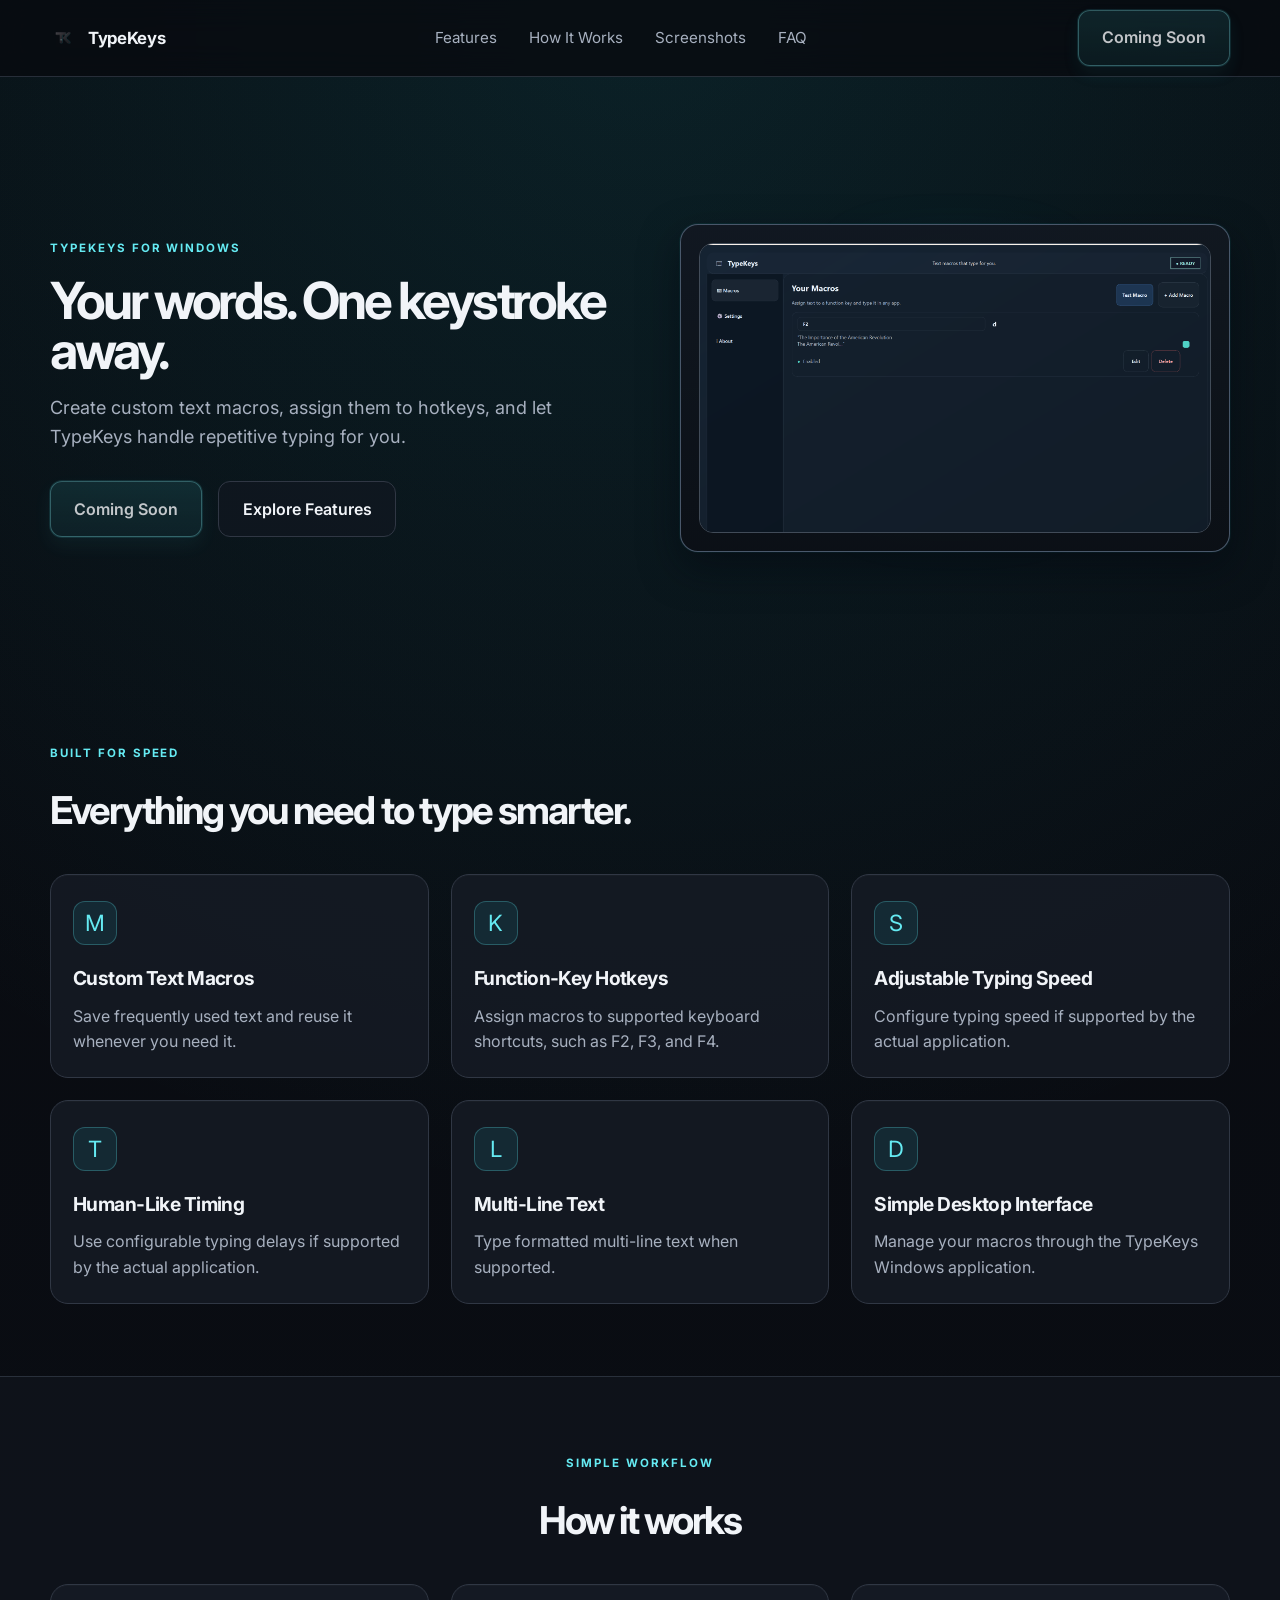
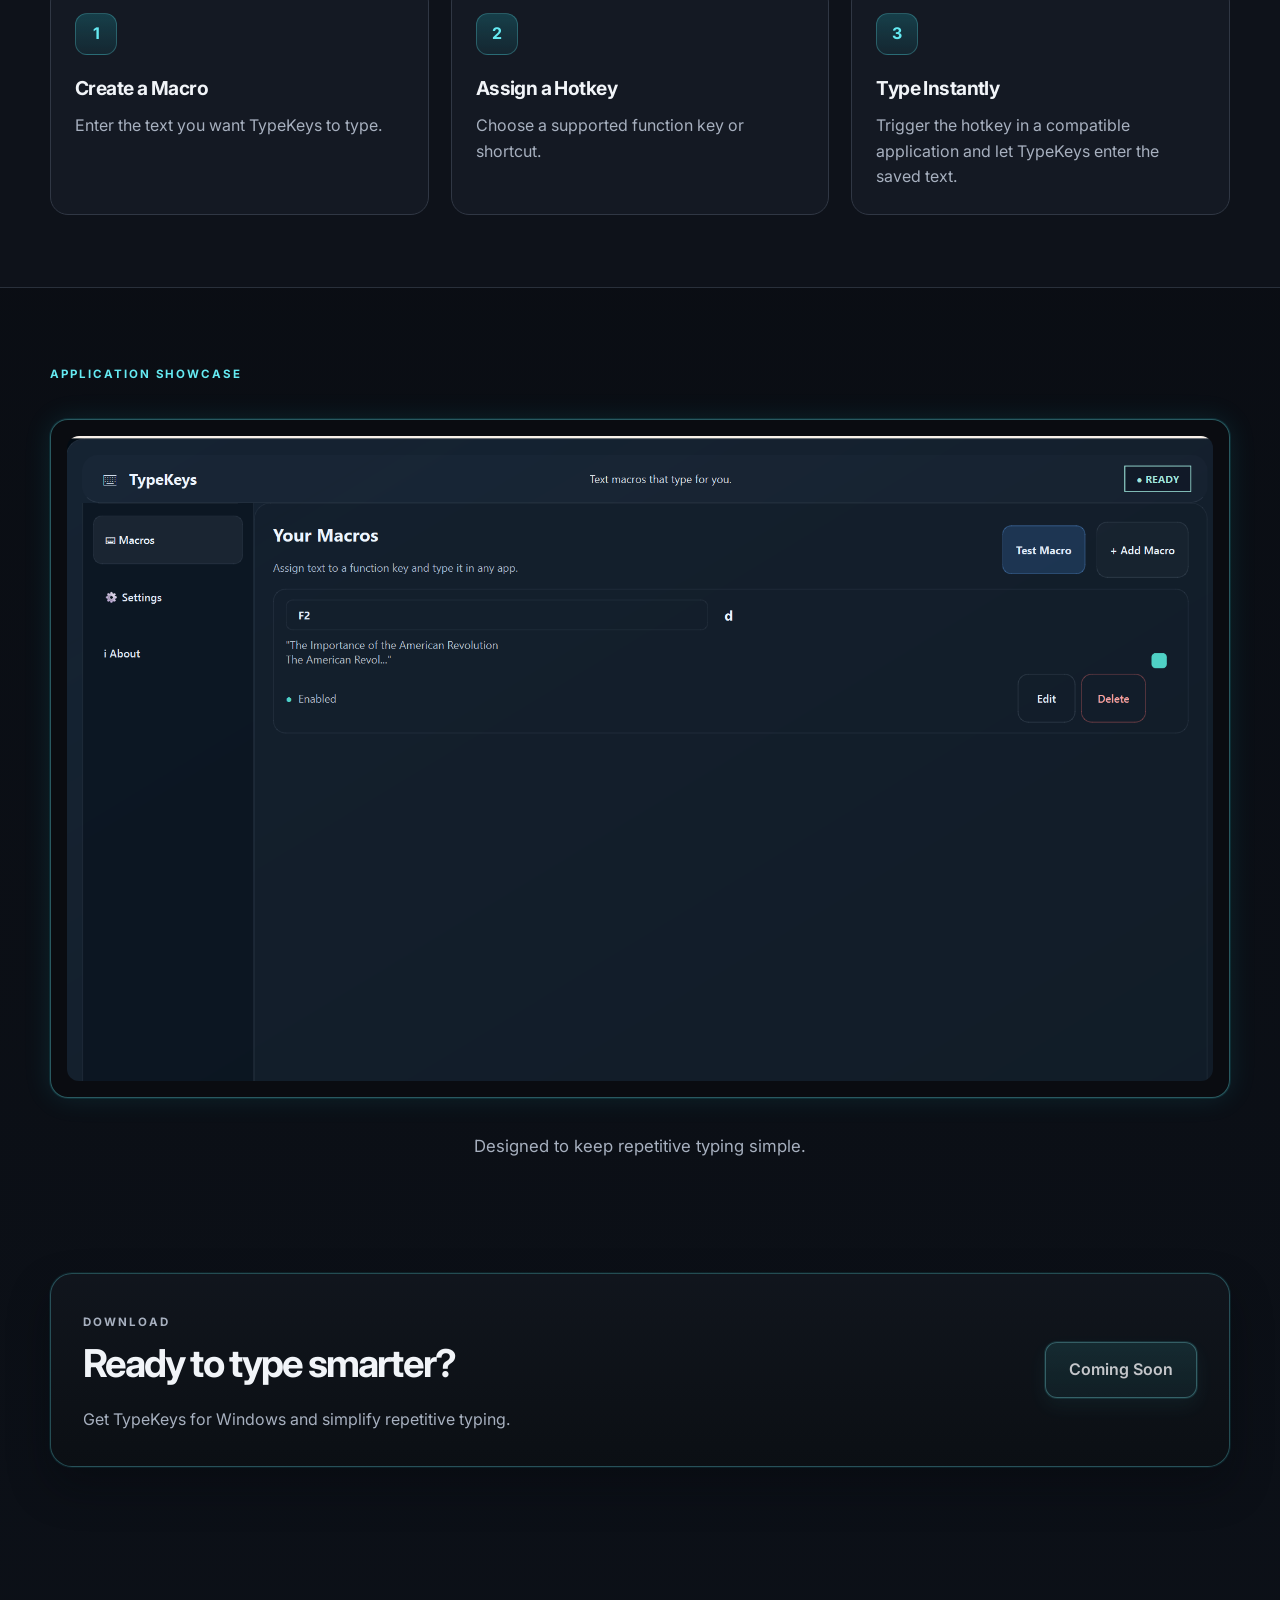
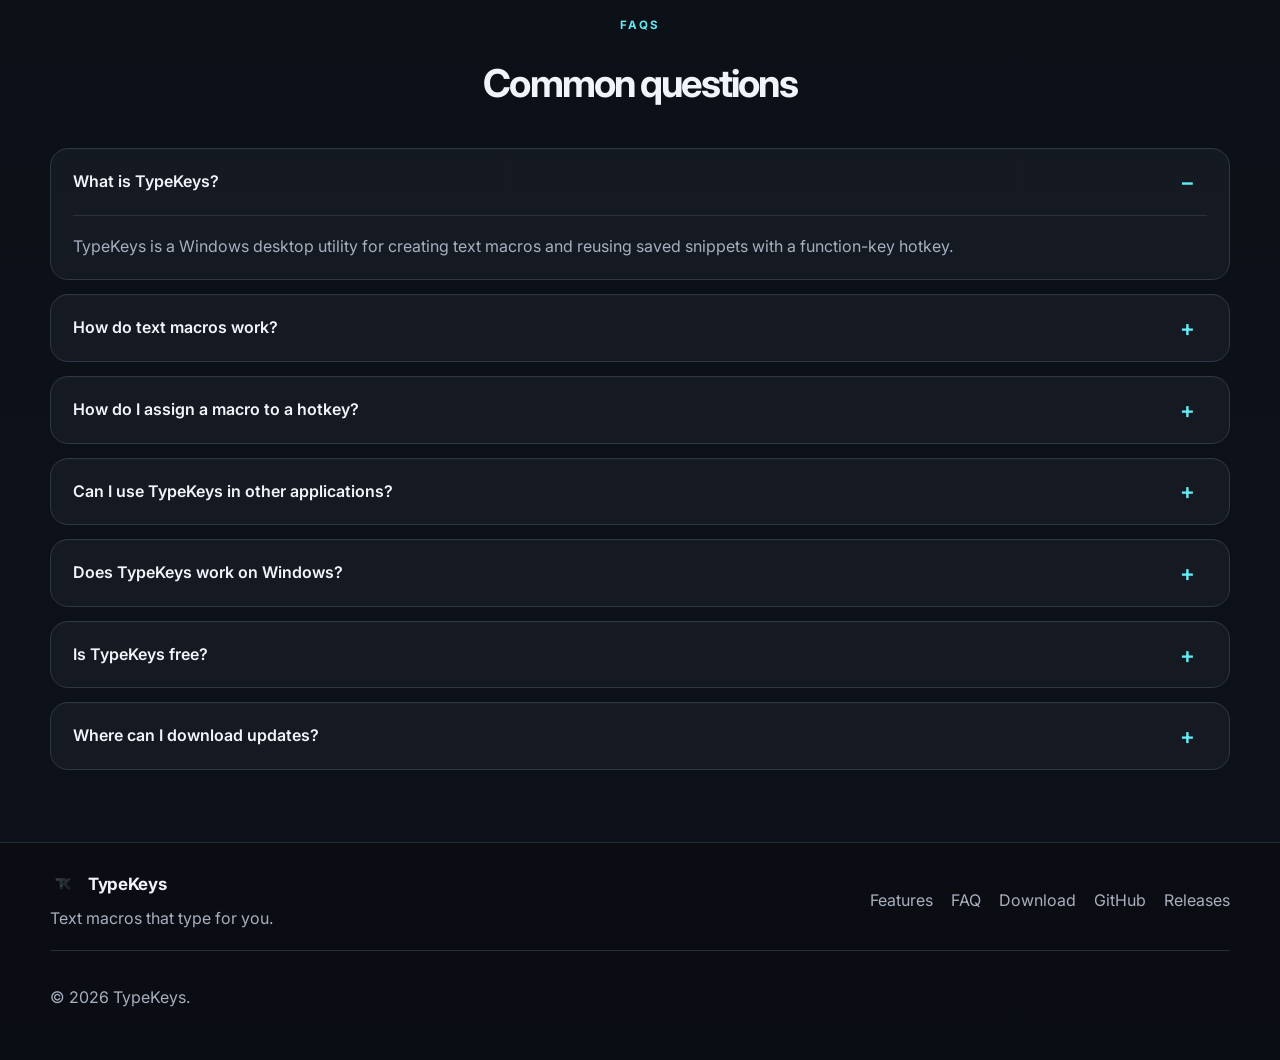
==== index.html @ 5c8ee1b5 "Add TypeKeys landing page Co-authored-by: Copilot App <223556219+Copilot@users.noreply.github.com>" ====
<!DOCTYPE html>
<html lang="en">
  <head>
    <meta charset="UTF-8" />
    <meta name="viewport" content="width=device-width, initial-scale=1.0" />
    <meta
      name="description"
      content="TypeKeys helps Windows users create text macros, assign them to function-key hotkeys, and type saved text instantly wherever they need it."
    />
    <title>TypeKeys | Text macros that type for you.</title>
    <link rel="icon" type="image/png" href="assets/logo.png" />
    <link rel="preconnect" href="https://fonts.googleapis.com" />
    <link rel="preconnect" href="https://fonts.gstatic.com" crossorigin />
    <link
      href="https://fonts.googleapis.com/css2?family=Inter:wght@400;500;600;700;800&display=swap"
      rel="stylesheet"
    />
    <link rel="stylesheet" href="styles.css" />
  </head>
  <body>
    <div class="page-shell">
      <header class="site-header">
        <div class="container nav-shell">
          <a class="brand" href="#top" aria-label="TypeKeys home">
            <img src="assets/logo.png" alt="TypeKeys logo" />
            <span>TypeKeys</span>
          </a>

          <button class="nav-toggle" aria-label="Toggle navigation" aria-expanded="false">
            <span></span>
            <span></span>
            <span></span>
          </button>

          <nav class="main-nav" aria-label="Main navigation">
            <a href="#features">Features</a>
            <a href="#how-it-works">How It Works</a>
            <a href="#screenshots">Screenshots</a>
            <a href="#faq">FAQ</a>
          </nav>

          <a
            class="btn btn-primary nav-download"
            href="#download"
            data-download-link
            data-placeholder="Coming Soon"
            aria-disabled="true"
          >
            Coming Soon
          </a>
        </div>
      </header>

      <main id="top">
        <section class="hero">
          <div class="container hero-grid">
            <div class="hero-copy">
              <p class="eyebrow">TYPEKEYS FOR WINDOWS</p>
              <h1>Your words. One keystroke away.</h1>
              <p class="hero-text">
                Create custom text macros, assign them to hotkeys, and let TypeKeys handle repetitive typing for you.
              </p>
              <div class="hero-actions">
                <a class="btn btn-primary" href="#download" data-download-link data-placeholder="Coming Soon">Download for Windows</a>
                <a class="btn btn-secondary" href="#features">Explore Features</a>
              </div>
            </div>

            <div class="hero-visual" aria-label="TypeKeys desktop application preview">
              <div class="screen-glow"></div>
              <div class="screen-frame">
                <img src="assets/app-screenshot.png" alt="TypeKeys desktop application interface" />
              </div>
            </div>
          </div>
        </section>

        <section id="features" class="section">
          <div class="container">
            <div class="section-header">
              <p class="eyebrow eyebrow-inline">Built for speed</p>
              <h2>Everything you need to type smarter.</h2>
            </div>

            <div class="feature-grid">
              <article class="feature-card">
                <div class="feature-icon" aria-hidden="true">M</div>
                <h3>Custom Text Macros</h3>
                <p>Save frequently used text and reuse it whenever you need it.</p>
              </article>

              <article class="feature-card">
                <div class="feature-icon" aria-hidden="true">K</div>
                <h3>Function-Key Hotkeys</h3>
                <p>Assign macros to supported keyboard shortcuts, such as F2, F3, and F4.</p>
              </article>

              <article class="feature-card">
                <div class="feature-icon" aria-hidden="true">S</div>
                <h3>Adjustable Typing Speed</h3>
                <p>Configure typing speed if supported by the actual application.</p>
              </article>

              <article class="feature-card">
                <div class="feature-icon" aria-hidden="true">T</div>
                <h3>Human-Like Timing</h3>
                <p>Use configurable typing delays if supported by the actual application.</p>
              </article>

              <article class="feature-card">
                <div class="feature-icon" aria-hidden="true">L</div>
                <h3>Multi-Line Text</h3>
                <p>Type formatted multi-line text when supported.</p>
              </article>

              <article class="feature-card">
                <div class="feature-icon" aria-hidden="true">D</div>
                <h3>Simple Desktop Interface</h3>
                <p>Manage your macros through the TypeKeys Windows application.</p>
              </article>
            </div>
          </div>
        </section>

        <section id="how-it-works" class="section section-muted">
          <div class="container">
            <div class="section-header centered">
              <p class="eyebrow eyebrow-inline">Simple workflow</p>
              <h2>How it works</h2>
            </div>

            <div class="steps-grid">
              <div class="step-card">
                <div class="step-number">1</div>
                <h3>Create a Macro</h3>
                <p>Enter the text you want TypeKeys to type.</p>
              </div>

              <div class="step-card">
                <div class="step-number">2</div>
                <h3>Assign a Hotkey</h3>
                <p>Choose a supported function key or shortcut.</p>
              </div>

              <div class="step-card">
                <div class="step-number">3</div>
                <h3>Type Instantly</h3>
                <p>Trigger the hotkey in a compatible application and let TypeKeys enter the saved text.</p>
              </div>
            </div>
          </div>
        </section>

        <section id="screenshots" class="section">
          <div class="container showcase-block">
            <div class="showcase-header">
              <p class="eyebrow eyebrow-inline">Application showcase</p>
            </div>
            <div class="showcase-frame">
              <img src="assets/app-screenshot.png" alt="TypeKeys application screenshot" />
            </div>
            <p class="showcase-caption">Designed to keep repetitive typing simple.</p>
          </div>
        </section>

        <section id="download" class="section download-section">
          <div class="container download-card">
            <div class="download-content">
              <p class="eyebrow eyebrow-inline">Download</p>
              <h2>Ready to type smarter?</h2>
              <p>Get TypeKeys for Windows and simplify repetitive typing.</p>
            </div>
            <div class="download-actions">
              <a class="btn btn-primary download-button" href="#download" data-download-link data-placeholder="Coming Soon" aria-disabled="true">Coming Soon</a>
            </div>
          </div>
        </section>

        <section id="faq" class="section">
          <div class="container faq-wrap">
            <div class="section-header centered faq-header">
              <p class="eyebrow eyebrow-inline">FAQs</p>
              <h2>Common questions</h2>
            </div>

            <div class="faq-list">
              <details open>
                <summary>What is TypeKeys?</summary>
                <p>TypeKeys is a Windows desktop utility for creating text macros and reusing saved snippets with a function-key hotkey.</p>
              </details>

              <details>
                <summary>How do text macros work?</summary>
                <p>Macros store the text you want repeated, then trigger it at speed using a configured hotkey in supported applications.</p>
              </details>

              <details>
                <summary>How do I assign a macro to a hotkey?</summary>
                <p>Use the TypeKeys desktop app to define text, choose a supported function key or shortcut, and save the assignment.</p>
              </details>

              <details>
                <summary>Can I use TypeKeys in other applications?</summary>
                <p>TypeKeys is designed to send saved text into compatible Windows desktop applications when the hotkey is triggered.</p>
              </details>

              <details>
                <summary>Does TypeKeys work on Windows?</summary>
                <p>Yes. TypeKeys is built for Windows desktop use. Additional compatibility details will be published when confirmed.</p>
              </details>

              <details>
                <summary>Is TypeKeys free?</summary>
                <p>Pricing details will be published when confirmed. The current licensing status will be shared in the product release information.</p>
              </details>

              <details>
                <summary>Where can I download updates?</summary>
                <p>Official update links and release notes will be published on the GitHub Releases page when available.</p>
              </details>
            </div>
          </div>
        </section>
      </main>

      <footer class="site-footer">
        <div class="container footer-grid">
          <div class="footer-brand-block">
            <a class="brand brand-footer" href="#top">
              <img src="assets/logo.png" alt="TypeKeys logo" />
              <span>TypeKeys</span>
            </a>
            <p>Text macros that type for you.</p>
          </div>

          <div class="footer-links">
            <a href="#features">Features</a>
            <a href="#faq">FAQ</a>
            <a href="#download">Download</a>
            <a href="https://github.com/Andrews3dfactory/TypeKey" target="_blank" rel="noreferrer">GitHub</a>
            <a href="https://github.com/Andrews3dfactory/TypeKey/releases" target="_blank" rel="noreferrer">Releases</a>
          </div>
        </div>

        <div class="container footer-bottom">
          <p>&copy; <span id="year"></span> TypeKeys.</p>
        </div>
      </footer>
    </div>

    <script src="script.js"></script>
  </body>
</html>
---- styles.css ----
:root {
  --bg: #080a0f;
  --bg-alt: #10141d;
  --card: #171c26;
  --card-strong: #1d2430;
  --border: #303744;
  --border-soft: rgba(126, 138, 155, 0.22);
  --cyan: #20c7d4;
  --cyan-bright: #65eaf2;
  --cyan-soft: rgba(32, 199, 212, 0.18);
  --text: #f1f4f8;
  --text-soft: #a7b0bf;
  --success: #43d995;
  --shadow: 0 16px 38px rgba(4, 9, 16, 0.55);
  --container: 1180px;
  --radius: 18px;
}

* {
  box-sizing: border-box;
}

html {
  scroll-behavior: smooth;
}

body {
  margin: 0;
  font-family: "Inter", sans-serif;
  background:
    radial-gradient(circle at top, rgba(32, 199, 212, 0.12), transparent 28%),
    linear-gradient(180deg, #080a0f 0%, #0d121a 100%);
  color: var(--text);
  line-height: 1.6;
}

img {
  max-width: 100%;
  display: block;
}

a {
  color: inherit;
  text-decoration: none;
}

button,
summary {
  font: inherit;
}

.page-shell {
  min-height: 100vh;
}

.container {
  width: min(var(--container), calc(100% - 32px));
  margin: 0 auto;
}

.site-header {
  position: sticky;
  top: 0;
  z-index: 20;
  backdrop-filter: blur(16px);
  background: rgba(8, 10, 15, 0.8);
  border-bottom: 1px solid rgba(48, 55, 68, 0.8);
}

.nav-shell {
  display: flex;
  align-items: center;
  justify-content: space-between;
  gap: 20px;
  min-height: 76px;
}

.brand {
  display: inline-flex;
  align-items: center;
  gap: 12px;
  font-size: 1.05rem;
  font-weight: 700;
  letter-spacing: -0.02em;
}

.brand img {
  width: 26px;
  height: 26px;
}

.main-nav {
  display: flex;
  align-items: center;
  gap: 32px;
  color: var(--text-soft);
  font-size: 0.95rem;
}

.main-nav a {
  position: relative;
  transition: color 0.2s ease;
}

.main-nav a::after {
  content: "";
  position: absolute;
  left: 0;
  bottom: -8px;
  width: 100%;
  height: 2px;
  background: var(--cyan);
  opacity: 0;
  transform: scaleX(0.7);
  transition: opacity 0.2s ease, transform 0.2s ease;
}

.main-nav a:hover,
.main-nav a:focus-visible {
  color: var(--text);
}

.main-nav a:hover::after,
.main-nav a:focus-visible::after {
  opacity: 1;
  transform: scaleX(1);
}

.btn {
  display: inline-flex;
  align-items: center;
  justify-content: center;
  border-radius: 12px;
  padding: 0.9rem 1.45rem;
  border: 1px solid transparent;
  font-weight: 600;
  cursor: pointer;
  transition: transform 0.2s ease, box-shadow 0.2s ease, border-color 0.2s ease;
}

.btn:hover,
.btn:focus-visible {
  transform: translateY(-1px);
}

.btn-primary {
  background: linear-gradient(180deg, rgba(32, 199, 212, 0.17), rgba(19, 142, 157, 0.14));
  border-color: rgba(101, 234, 242, 0.4);
  color: var(--text);
  box-shadow: 0 0 0 1px rgba(32, 199, 212, 0.18), 0 8px 18px rgba(19, 126, 138, 0.15);
}

.btn-primary:hover,
.btn-primary:focus-visible {
  box-shadow: 0 0 0 1px rgba(101, 234, 242, 0.38), 0 10px 24px rgba(19, 126, 138, 0.24);
}

.btn-secondary {
  background: rgba(18, 24, 33, 0.58);
  border-color: var(--border);
  color: var(--text);
}

.nav-download,
.download-button {
  min-width: 146px;
}

.nav-download.is-disabled,
.download-button.is-disabled,
.btn[aria-disabled="true"] {
  cursor: not-allowed;
  opacity: 0.8;
  pointer-events: none;
  filter: saturate(0.75);
}

.nav-toggle {
  display: none;
  width: 44px;
  height: 44px;
  border-radius: 10px;
  border: 1px solid var(--border);
  background: rgba(18, 24, 33, 0.7);
  cursor: pointer;
}

.nav-toggle span {
  display: block;
  width: 18px;
  height: 2px;
  margin: 5px auto;
  background: var(--text);
  border-radius: 99px;
}

.hero {
  padding: 96px 0 64px;
}

.hero-grid {
  display: grid;
  grid-template-columns: 1.05fr 1fr;
  align-items: center;
  gap: 52px;
}

.eyebrow {
  margin: 0 0 18px;
  color: var(--cyan-bright);
  letter-spacing: 0.17em;
  font-size: 0.72rem;
  font-weight: 700;
  text-transform: uppercase;
}

.eyebrow-inline {
  display: inline-block;
}

.hero h1 {
  margin: 0;
  font-size: clamp(2.7rem, 4vw, 4.4rem);
  line-height: 0.98;
  letter-spacing: -0.06em;
}

.hero-text {
  max-width: 600px;
  margin-top: 18px;
  font-size: 1.13rem;
  color: var(--text-soft);
}

.hero-actions {
  display: flex;
  flex-wrap: wrap;
  gap: 16px;
  margin-top: 30px;
}

.hero-visual {
  position: relative;
  display: flex;
  justify-content: center;
  align-items: center;
  min-height: 430px;
}

.screen-glow {
  position: absolute;
  inset: 12% 10% 15% 10%;
  border-radius: 36px;
  background: radial-gradient(circle at center, rgba(32, 199, 212, 0.36), rgba(32, 199, 212, 0.08) 35%, transparent 70%);
  filter: blur(22px);
}

.screen-frame {
  position: relative;
  z-index: 1;
  width: min(100%, 680px);
  padding: 18px;
  border-radius: 18px;
  border: 1px solid rgba(83, 100, 121, 0.86);
  background: linear-gradient(180deg, rgba(18, 24, 33, 0.94), rgba(12, 16, 22, 0.92));
  box-shadow: var(--shadow), 0 0 0 1px rgba(32, 199, 212, 0.08);
}

.screen-frame img {
  display: block;
  border-radius: 14px;
  width: 100%;
  border: 1px solid rgba(79, 90, 104, 0.8);
}

.section {
  padding: 72px 0;
}

.section-muted {
  background: rgba(16, 20, 29, 0.7);
  border-top: 1px solid rgba(48, 55, 68, 0.8);
  border-bottom: 1px solid rgba(48, 55, 68, 0.8);
}

.section-header {
  margin-bottom: 32px;
}

.section-header.centered {
  text-align: center;
}

.section-header h2 {
  margin: 0;
  font-size: clamp(2rem, 3vw, 3rem);
  letter-spacing: -0.05em;
}

.feature-grid {
  display: grid;
  grid-template-columns: repeat(3, minmax(0, 1fr));
  gap: 22px;
}

.feature-card,
.step-card,
.faq-list details {
  background: rgba(23, 28, 38, 0.78);
  border: 1px solid var(--border);
  border-radius: var(--radius);
  box-shadow: inset 0 1px 0 rgba(255, 255, 255, 0.02);
}

.feature-card {
  padding: 26px 22px 22px;
}

.feature-icon {
  display: grid;
  place-items: center;
  width: 44px;
  height: 44px;
  margin-bottom: 18px;
  border-radius: 12px;
  background: rgba(32, 199, 212, 0.1);
  border: 1px solid rgba(101, 234, 242, 0.26);
  color: var(--cyan-bright);
  font-size: 1.4rem;
}

.feature-card h3,
.step-card h3 {
  margin: 0 0 10px;
  font-size: 1.2rem;
  letter-spacing: -0.03em;
}

.feature-card p,
.step-card p,
.faq-list p,
.download-content p,
.footer-brand-block p {
  margin: 0;
  color: var(--text-soft);
}

.steps-grid {
  display: grid;
  grid-template-columns: repeat(3, minmax(0, 1fr));
  gap: 22px;
}

.step-card {
  position: relative;
  padding: 28px 24px 24px;
}

.step-number {
  display: grid;
  place-items: center;
  width: 42px;
  height: 42px;
  margin-bottom: 18px;
  border-radius: 12px;
  background: linear-gradient(180deg, rgba(32, 199, 212, 0.22), rgba(32, 199, 212, 0.08));
  border: 1px solid rgba(101, 234, 242, 0.26);
  color: var(--cyan-bright);
  font-weight: 700;
}

.showcase-block {
  display: grid;
  gap: 18px;
}

.showcase-frame {
  border: 1px solid rgba(101, 234, 242, 0.35);
  border-radius: 18px;
  background: rgba(10, 13, 17, 0.9);
  box-shadow: 0 0 0 1px rgba(32, 199, 212, 0.12), 0 0 28px rgba(32, 199, 212, 0.12);
  padding: 16px;
}

.showcase-frame img {
  border-radius: 12px;
  width: 100%;
}

.showcase-caption {
  text-align: center;
  color: var(--text-soft);
  font-size: 1.05rem;
}

.download-section {
  padding-top: 24px;
}

.download-card {
  display: flex;
  align-items: center;
  justify-content: space-between;
  gap: 20px;
  padding: 34px 32px;
  border-radius: 22px;
  border: 1px solid rgba(101, 234, 242, 0.28);
  background: linear-gradient(180deg, rgba(17, 22, 30, 0.96), rgba(12, 16, 21, 0.96));
  box-shadow: 0 0 0 1px rgba(32, 199, 212, 0.09), 0 20px 40px rgba(4, 8, 14, 0.38);
}

.download-content h2 {
  margin: 0 0 12px;
  font-size: clamp(2rem, 3vw, 3rem);
  letter-spacing: -0.05em;
}

.faq-wrap {
  display: grid;
  gap: 18px;
}

.faq-header {
  margin-bottom: 16px;
}

.faq-list {
  display: grid;
  gap: 14px;
}

.faq-list details {
  padding: 0 22px;
  overflow: hidden;
}

.faq-list summary {
  list-style: none;
  cursor: pointer;
  position: relative;
  padding: 20px 34px 20px 0;
  font-weight: 600;
  color: var(--text);
}

.faq-list summary::-webkit-details-marker {
  display: none;
}

.faq-list summary::after {
  content: "+";
  position: absolute;
  right: 12px;
  top: 50%;
  transform: translateY(-50%);
  color: var(--cyan-bright);
  font-size: 1.4rem;
  line-height: 1;
}

.faq-list details[open] summary::after {
  content: "−";
}

.faq-list p {
  border-top: 1px solid rgba(48, 55, 68, 0.8);
  padding: 18px 0 20px;
}

.site-footer {
  padding: 28px 0 34px;
  border-top: 1px solid rgba(48, 55, 68, 0.8);
  background: rgba(10, 12, 17, 0.74);
}

.footer-grid {
  display: flex;
  justify-content: space-between;
  align-items: center;
  gap: 20px;
}

.footer-brand-block {
  display: grid;
  gap: 8px;
}

.brand-footer {
  font-size: 1.06rem;
}

.footer-links {
  display: flex;
  flex-wrap: wrap;
  justify-content: flex-end;
  gap: 18px;
  color: var(--text-soft);
}

.footer-links a {
  transition: color 0.2s ease;
}

.footer-links a:hover,
.footer-links a:focus-visible {
  color: var(--text);
}

.footer-bottom {
  border-top: 1px solid rgba(48, 55, 68, 0.8);
  margin-top: 18px;
  padding-top: 18px;
  color: var(--text-soft);
}

@media (max-width: 980px) {
  .hero-grid,
  .feature-grid,
  .steps-grid,
  .download-card,
  .footer-grid {
    grid-template-columns: 1fr;
    display: grid;
  }

  .hero-grid {
    gap: 30px;
  }

  .feature-grid,
  .steps-grid {
    grid-template-columns: repeat(2, minmax(0, 1fr));
  }

  .download-card {
    display: grid;
  }

  .footer-grid {
    justify-content: start;
  }

  .footer-links {
    justify-content: flex-start;
  }
}

@media (max-width: 760px) {
  .nav-toggle {
    display: block;
  }

  .main-nav {
    position: absolute;
    top: 100%;
    left: 0;
    right: 0;
    display: none;
    flex-direction: column;
    align-items: flex-start;
    gap: 10px;
    padding: 18px 16px 20px;
    background: rgba(11, 14, 20, 0.98);
    border-bottom: 1px solid var(--border);
  }

  .main-nav.is-open {
    display: flex;
  }

  .nav-shell {
    position: relative;
  }

  .hero {
    padding-top: 64px;
  }

  .feature-grid,
  .steps-grid {
    grid-template-columns: 1fr;
  }

  .screen-frame {
    padding: 12px;
  }
}

@media (prefers-reduced-motion: reduce) {
  html {
    scroll-behavior: auto;
  }

  *,
  *::before,
  *::after {
    animation: none !important;
    transition: none !important;
  }
}
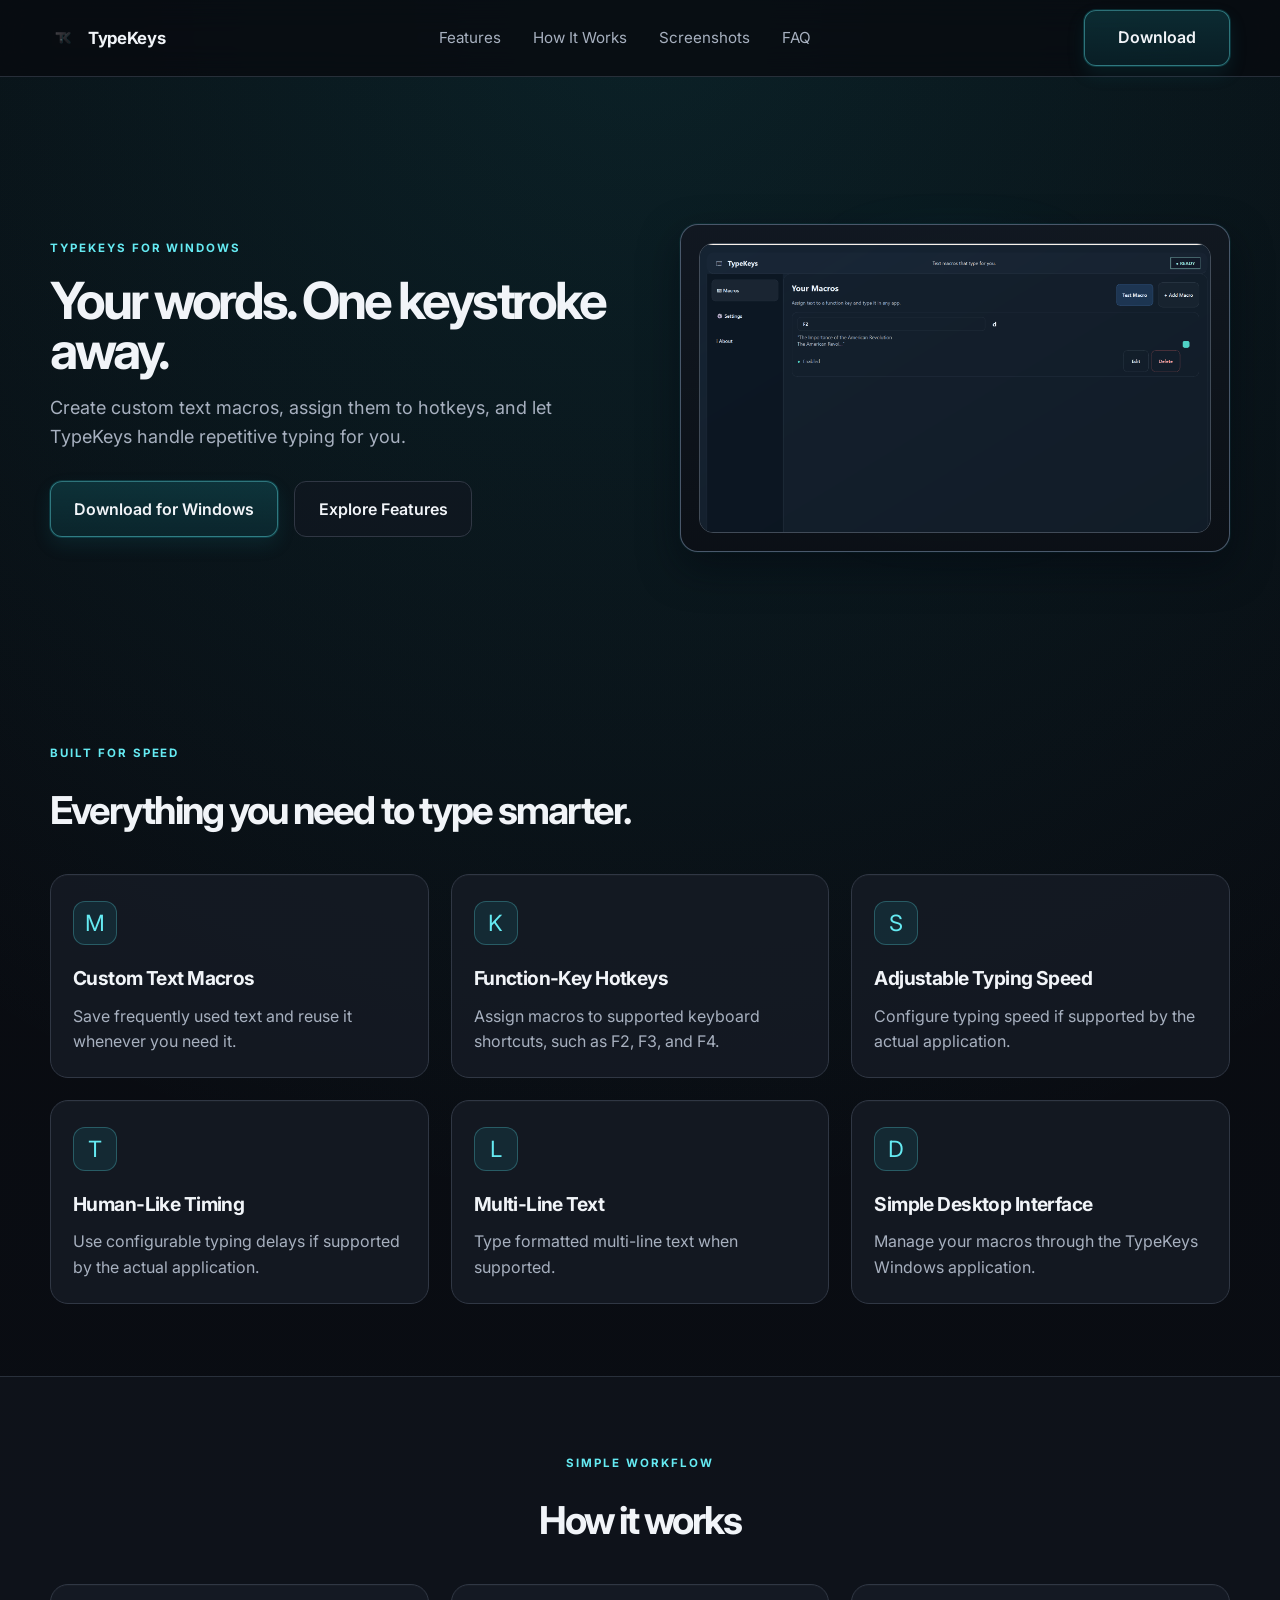
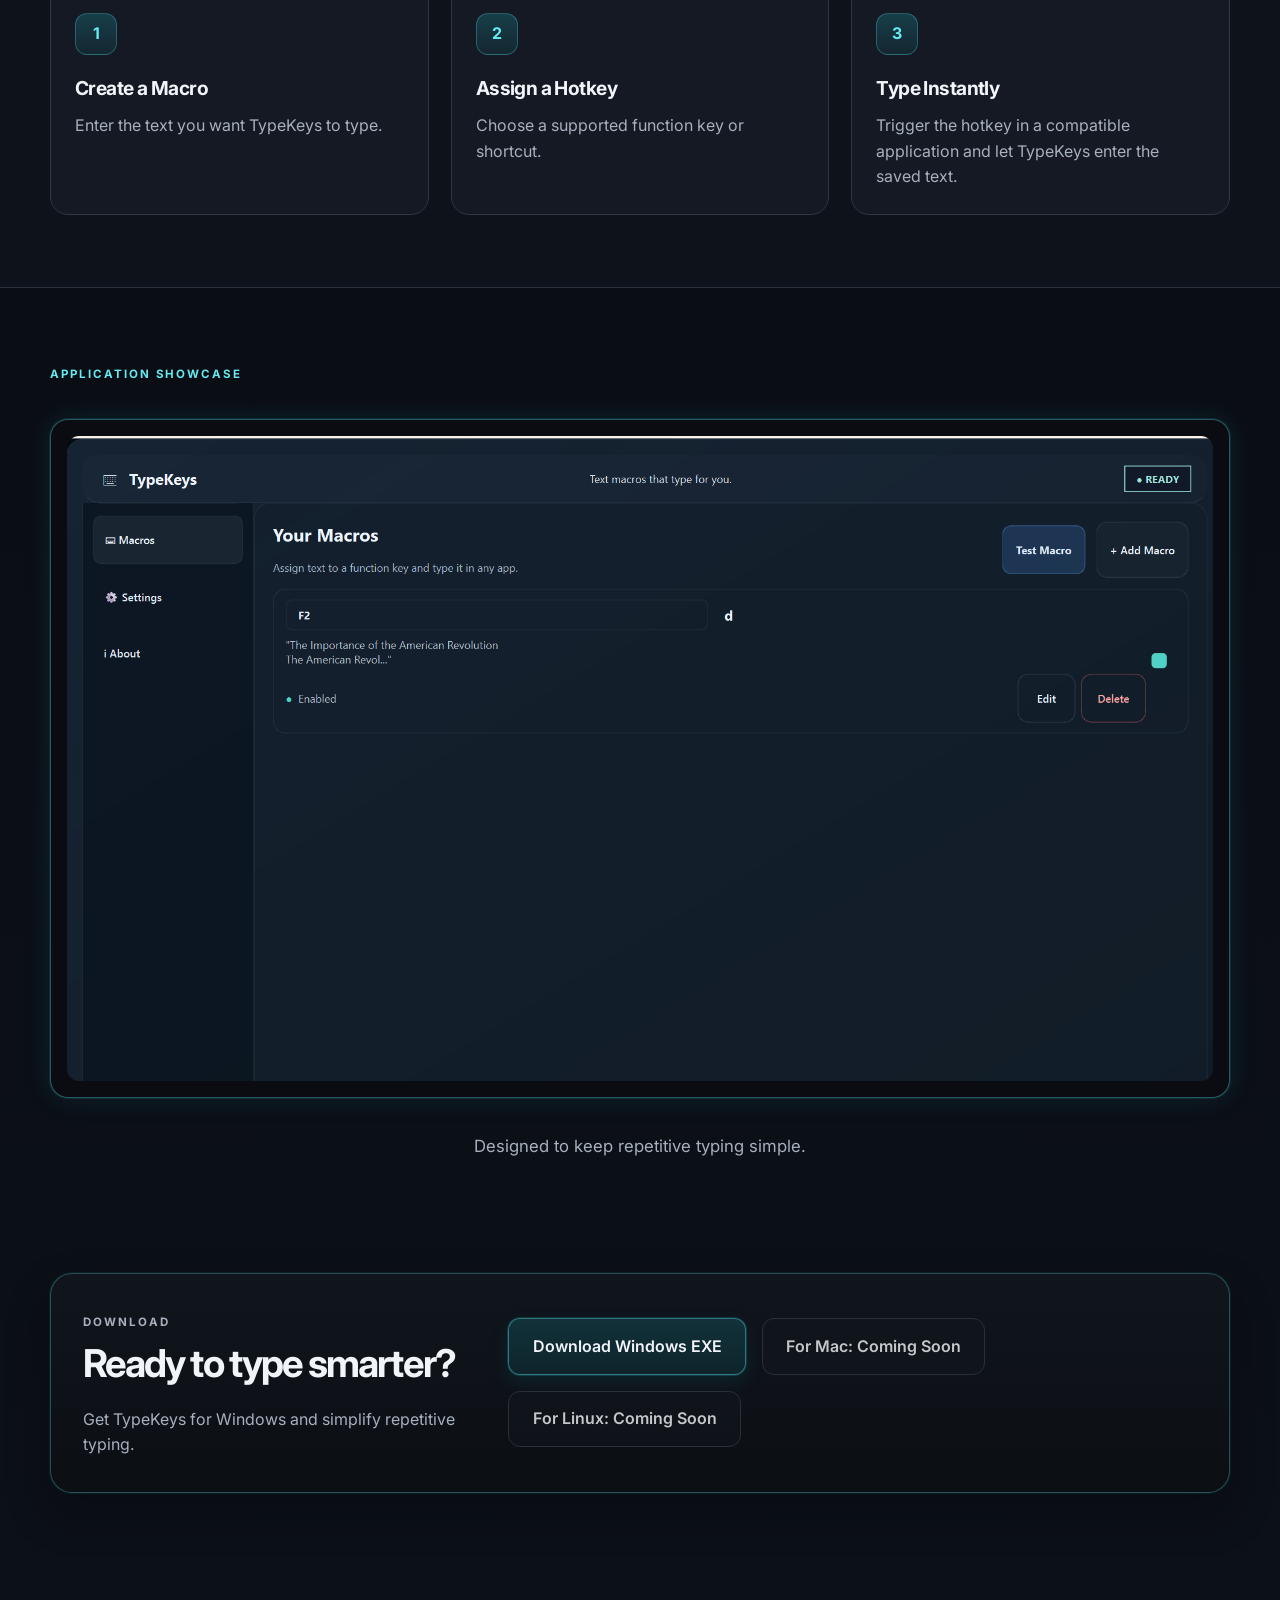
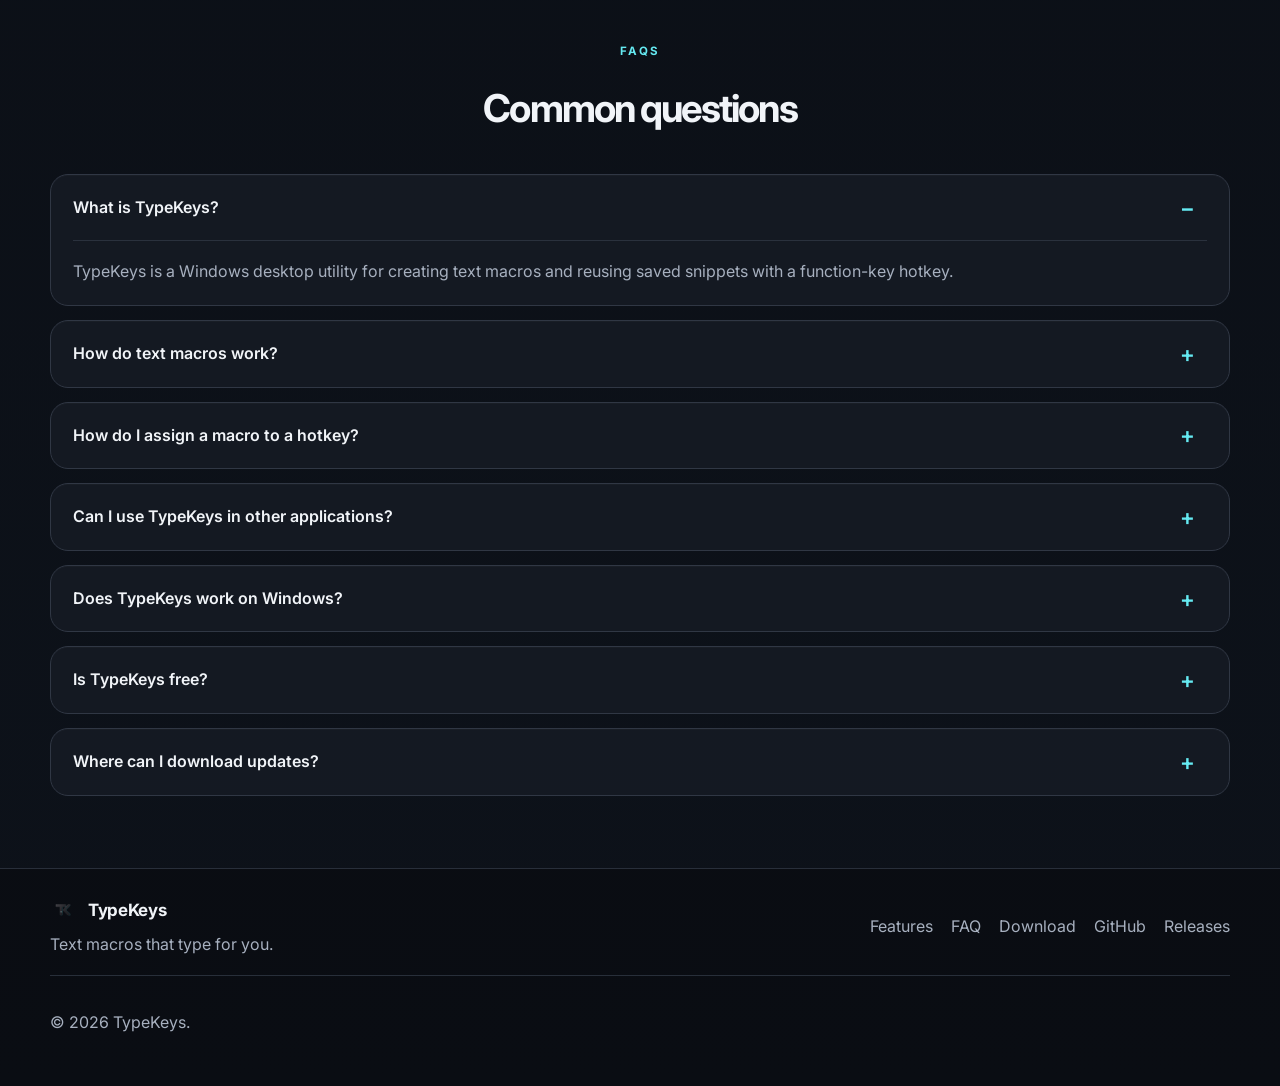
==== commit c6ac9f64: "Update TypeKeys download CTA Co-authored-by: Copilot App <223556219+Copilot@users.noreply.github.com" ====
--- a/index.html
+++ b/index.html
@@ -41,12 +41,11 @@
 
           <a
             class="btn btn-primary nav-download"
-            href="#download"
-            data-download-link
-            data-placeholder="Coming Soon"
-            aria-disabled="true"
+            href="https://github.com/Andrews3dfactory/TypeKey/releases/latest/download/TypeKeys-Setup.exe"
+            target="_blank"
+            rel="noreferrer"
           >
-            Coming Soon
+            Download
           </a>
         </div>
       </header>
@@ -61,7 +60,7 @@
                 Create custom text macros, assign them to hotkeys, and let TypeKeys handle repetitive typing for you.
               </p>
               <div class="hero-actions">
-                <a class="btn btn-primary" href="#download" data-download-link data-placeholder="Coming Soon">Download for Windows</a>
+                <a class="btn btn-primary" href="https://github.com/Andrews3dfactory/TypeKey/releases/latest/download/TypeKeys-Setup.exe" target="_blank" rel="noreferrer">Download for Windows</a>
                 <a class="btn btn-secondary" href="#features">Explore Features</a>
               </div>
             </div>
@@ -170,8 +169,10 @@
               <h2>Ready to type smarter?</h2>
               <p>Get TypeKeys for Windows and simplify repetitive typing.</p>
             </div>
-            <div class="download-actions">
-              <a class="btn btn-primary download-button" href="#download" data-download-link data-placeholder="Coming Soon" aria-disabled="true">Coming Soon</a>
+            <div class="download-actions" style="display:flex; flex-wrap:wrap; gap:16px;">
+              <a class="btn btn-primary download-button" href="https://github.com/Andrews3dfactory/TypeKey/releases/latest/download/TypeKeys-Setup.exe" target="_blank" rel="noreferrer">Download Windows EXE</a>
+              <a class="btn btn-secondary download-button is-disabled" href="#download" aria-disabled="true">For Mac: Coming Soon</a>
+              <a class="btn btn-secondary download-button is-disabled" href="#download" aria-disabled="true">For Linux: Coming Soon</a>
             </div>
           </div>
         </section>
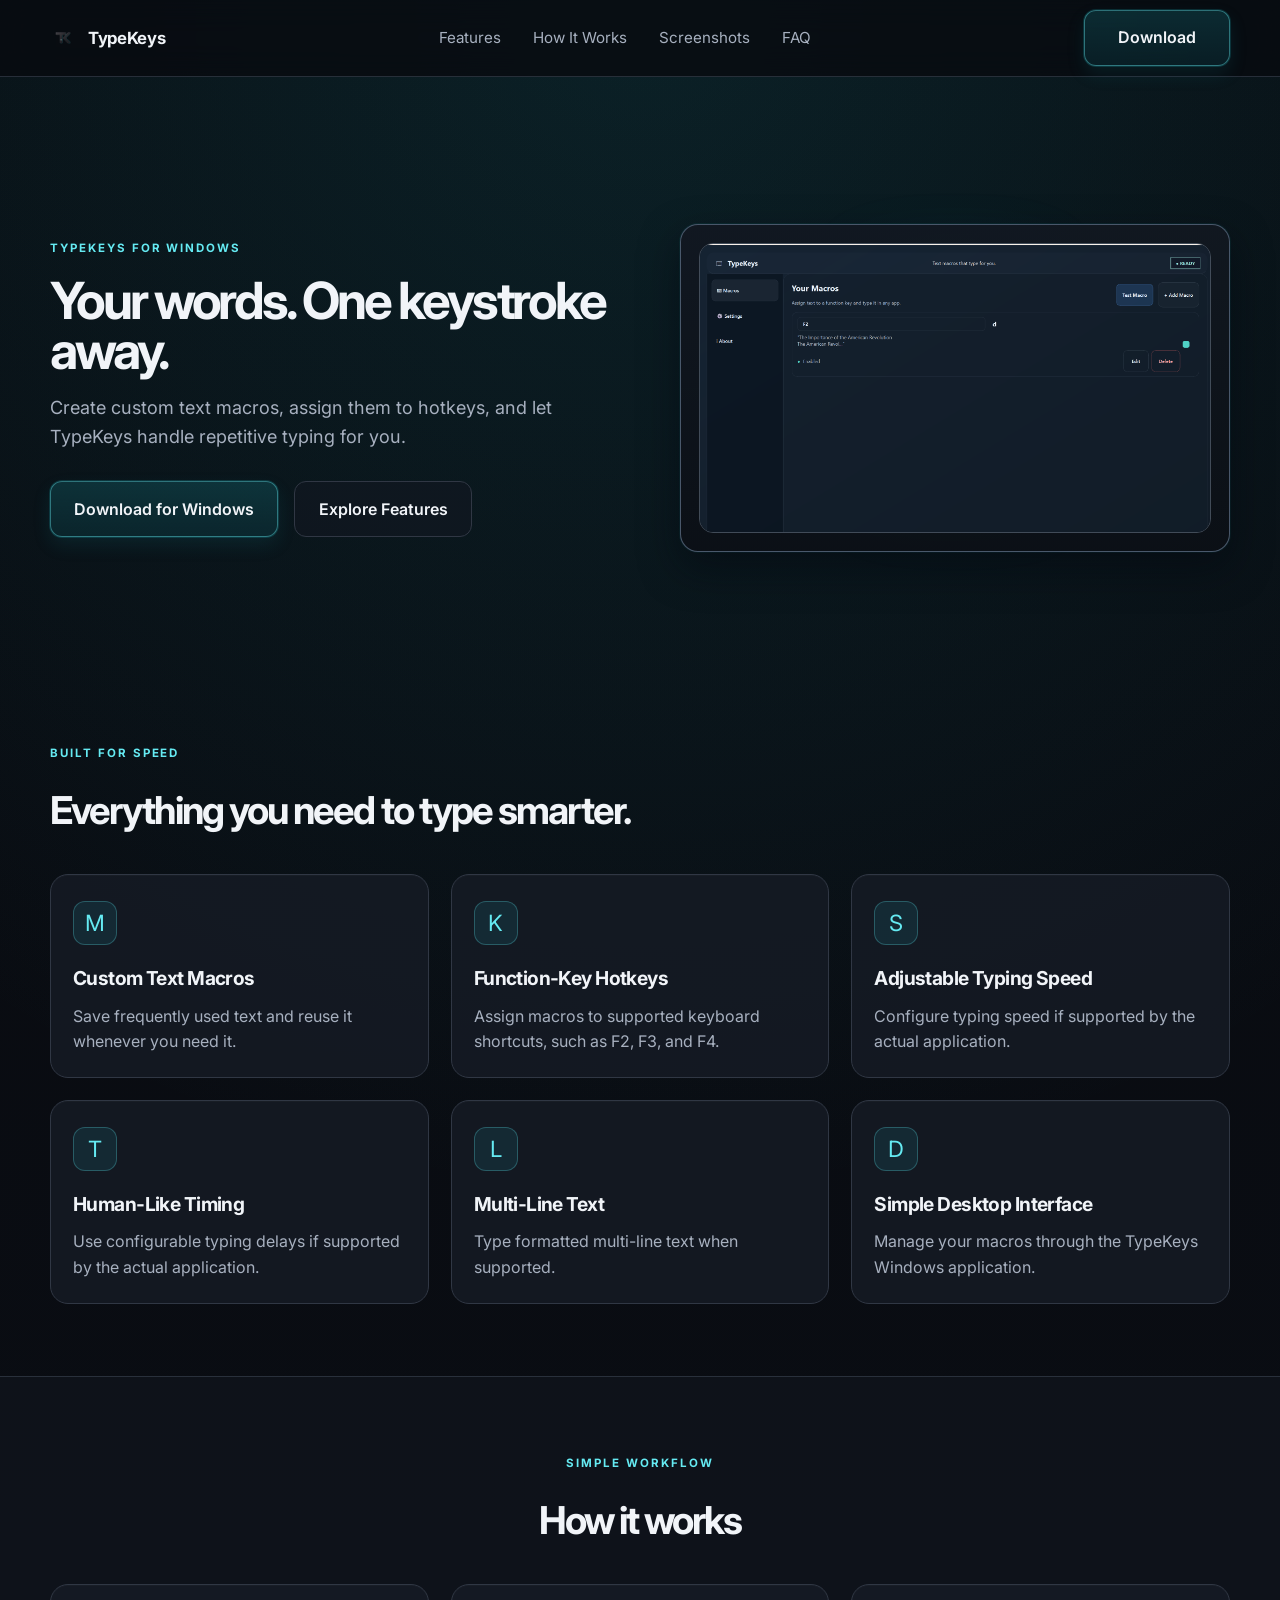
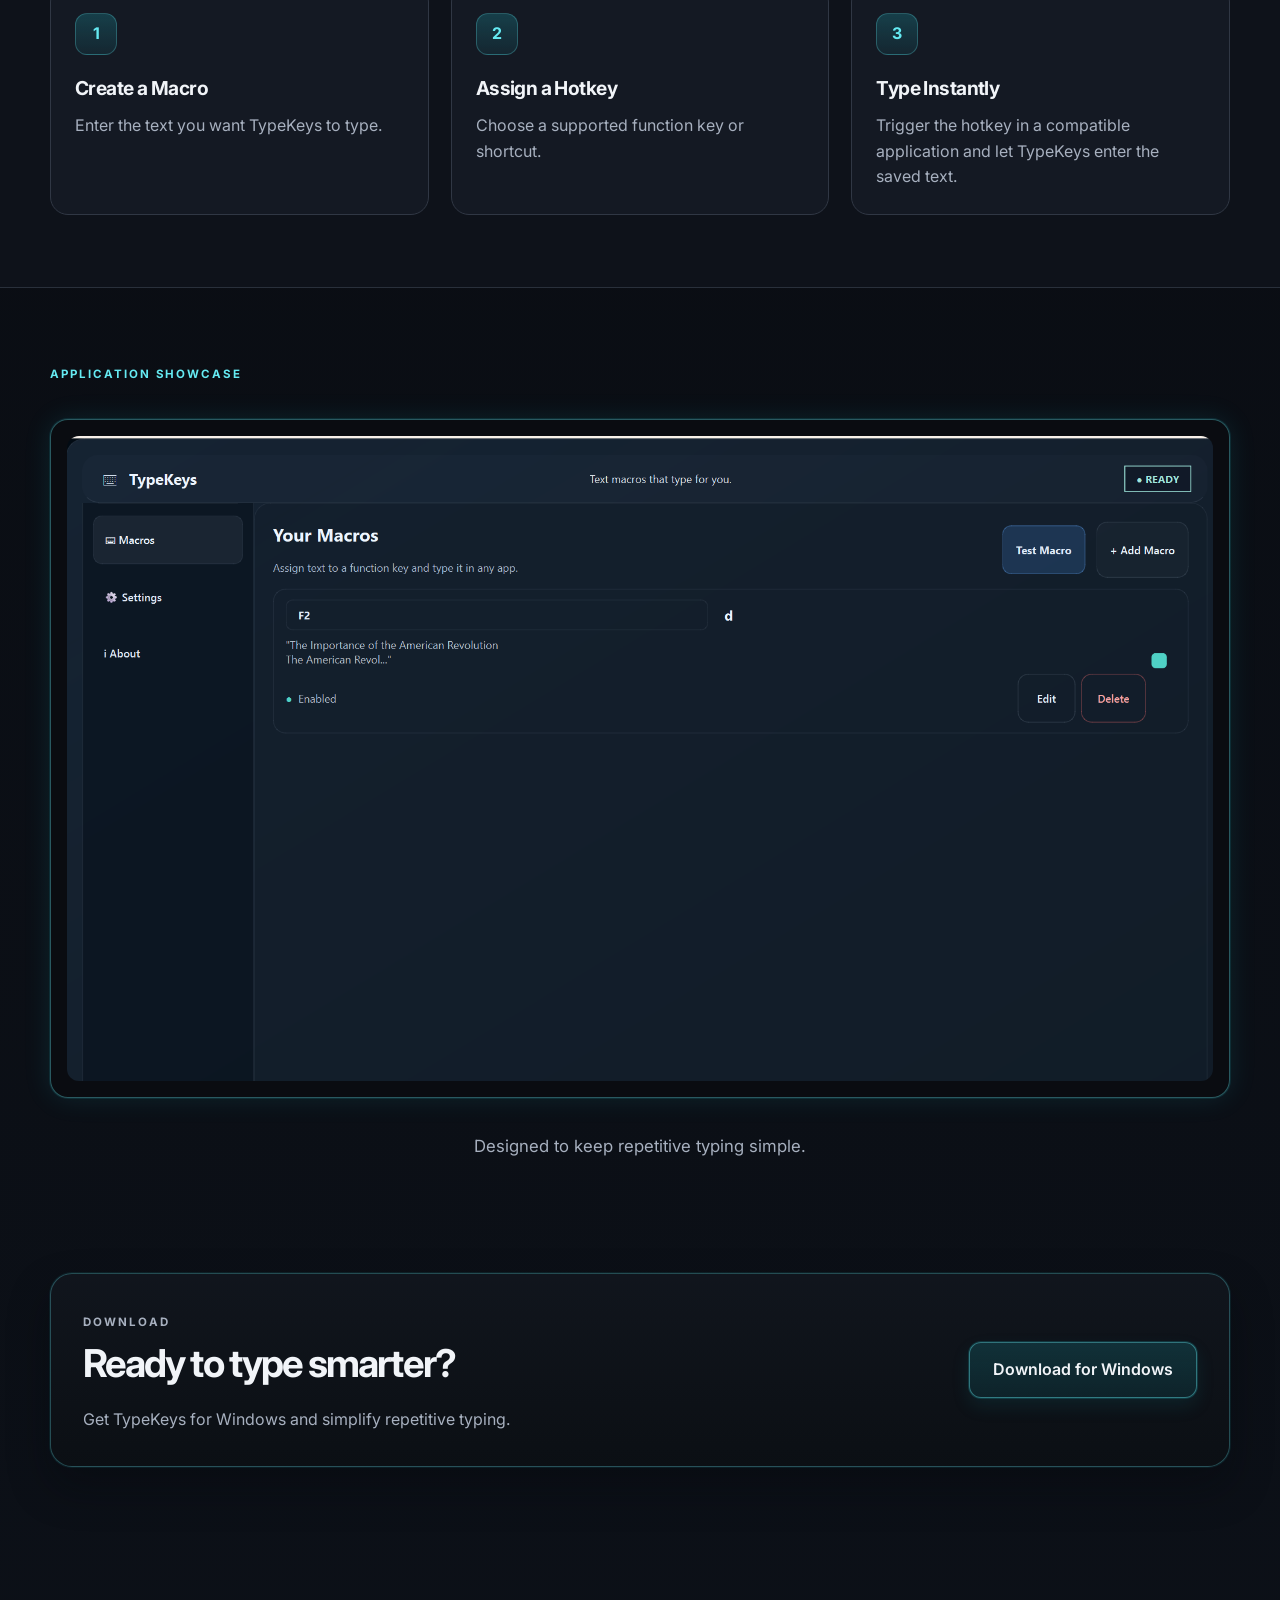
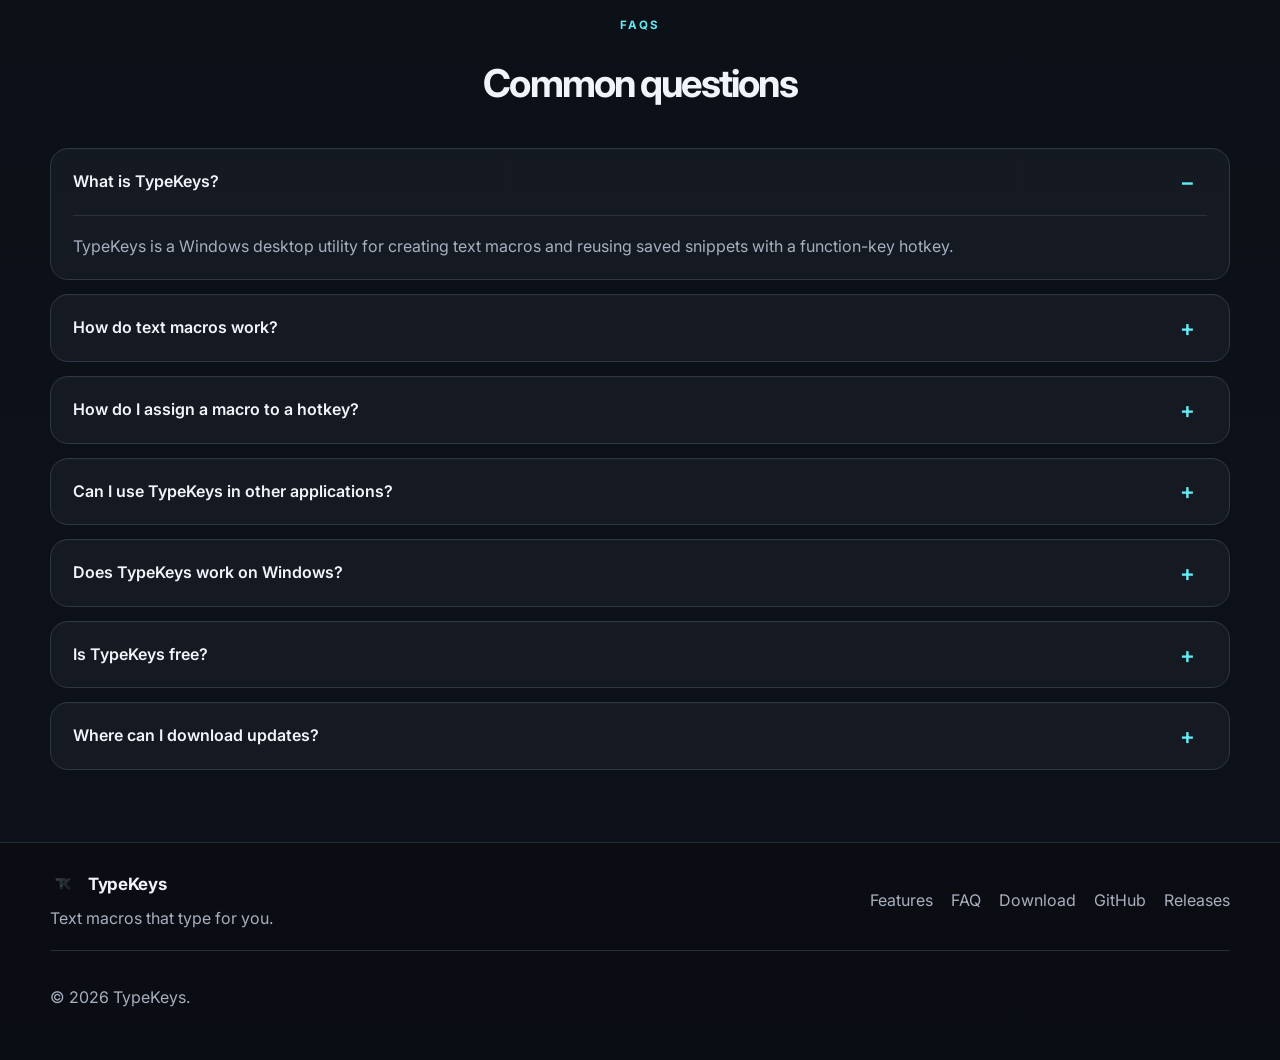
==== commit 762c6fab: "Add TypeKeys download page Co-authored-by: Copilot App <223556219+Copilot@users.noreply.github.com>" ====
--- a/index.html
+++ b/index.html
@@ -39,12 +39,7 @@
             <a href="#faq">FAQ</a>
           </nav>
 
-          <a
-            class="btn btn-primary nav-download"
-            href="https://github.com/Andrews3dfactory/TypeKey/releases/latest/download/TypeKeys-Setup.exe"
-            target="_blank"
-            rel="noreferrer"
-          >
+          <a class="btn btn-primary nav-download" href="download.html">
             Download
           </a>
         </div>
@@ -60,7 +55,7 @@
                 Create custom text macros, assign them to hotkeys, and let TypeKeys handle repetitive typing for you.
               </p>
               <div class="hero-actions">
-                <a class="btn btn-primary" href="https://github.com/Andrews3dfactory/TypeKey/releases/latest/download/TypeKeys-Setup.exe" target="_blank" rel="noreferrer">Download for Windows</a>
+                <a class="btn btn-primary" href="download.html">Download for Windows</a>
                 <a class="btn btn-secondary" href="#features">Explore Features</a>
               </div>
             </div>
@@ -170,9 +165,7 @@
               <p>Get TypeKeys for Windows and simplify repetitive typing.</p>
             </div>
             <div class="download-actions" style="display:flex; flex-wrap:wrap; gap:16px;">
-              <a class="btn btn-primary download-button" href="https://github.com/Andrews3dfactory/TypeKey/releases/latest/download/TypeKeys-Setup.exe" target="_blank" rel="noreferrer">Download Windows EXE</a>
-              <a class="btn btn-secondary download-button is-disabled" href="#download" aria-disabled="true">For Mac: Coming Soon</a>
-              <a class="btn btn-secondary download-button is-disabled" href="#download" aria-disabled="true">For Linux: Coming Soon</a>
+              <a class="btn btn-primary download-button" href="download.html">Download for Windows</a>
             </div>
           </div>
         </section>
@@ -237,7 +230,7 @@
           <div class="footer-links">
             <a href="#features">Features</a>
             <a href="#faq">FAQ</a>
-            <a href="#download">Download</a>
+            <a href="download.html">Download</a>
             <a href="https://github.com/Andrews3dfactory/TypeKey" target="_blank" rel="noreferrer">GitHub</a>
             <a href="https://github.com/Andrews3dfactory/TypeKey/releases" target="_blank" rel="noreferrer">Releases</a>
           </div>
--- a/styles.css
+++ b/styles.css
@@ -409,6 +409,60 @@
   box-shadow: 0 0 0 1px rgba(32, 199, 212, 0.09), 0 20px 40px rgba(4, 8, 14, 0.38);
 }
 
+.download-page {
+  padding: 80px 0;
+}
+
+.download-page-shell {
+  display: flex;
+  justify-content: center;
+}
+
+.download-page-card {
+  width: min(760px, 100%);
+  padding: 40px 32px;
+  border-radius: 22px;
+  border: 1px solid rgba(101, 234, 242, 0.28);
+  background: linear-gradient(180deg, rgba(18, 24, 33, 0.96), rgba(11, 15, 20, 0.96));
+  box-shadow: 0 0 0 1px rgba(32, 199, 212, 0.08), 0 18px 40px rgba(4, 8, 14, 0.38);
+}
+
+.download-page-card h1 {
+  margin: 0;
+  font-size: clamp(2.4rem, 4vw, 4rem);
+  letter-spacing: -0.06em;
+}
+
+.download-meta {
+  margin-top: 16px;
+  color: var(--text-soft);
+  font-size: 1.02rem;
+}
+
+.download-info {
+  display: grid;
+  grid-template-columns: repeat(2, minmax(0, 1fr));
+  gap: 18px;
+  margin-top: 28px;
+  padding-top: 22px;
+  border-top: 1px solid rgba(48, 55, 68, 0.8);
+}
+
+.info-label {
+  display: block;
+  margin-bottom: 6px;
+  color: var(--cyan-bright);
+  font-size: 0.75rem;
+  font-weight: 700;
+  letter-spacing: 0.12em;
+  text-transform: uppercase;
+}
+
+.download-info p {
+  margin: 0;
+  color: var(--text-soft);
+}
+
 .download-content h2 {
   margin: 0 0 12px;
   font-size: clamp(2rem, 3vw, 3rem);
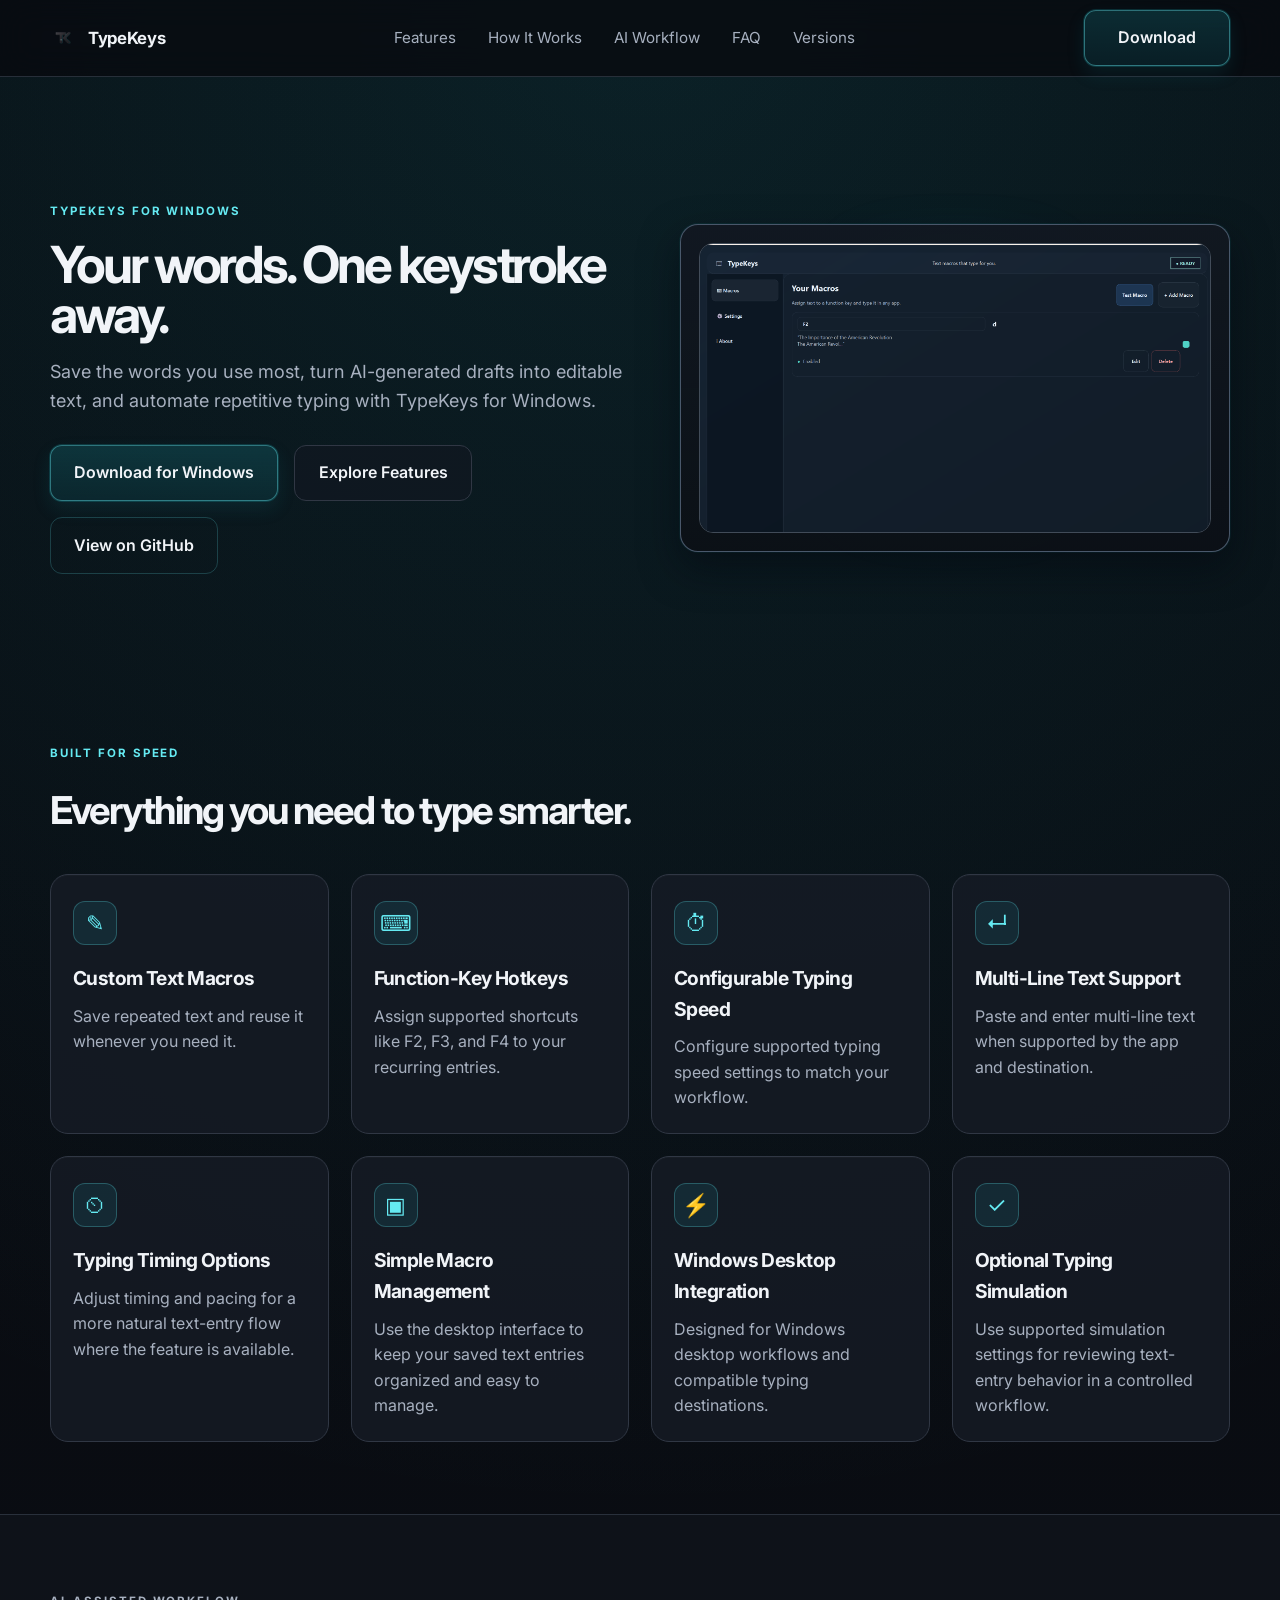
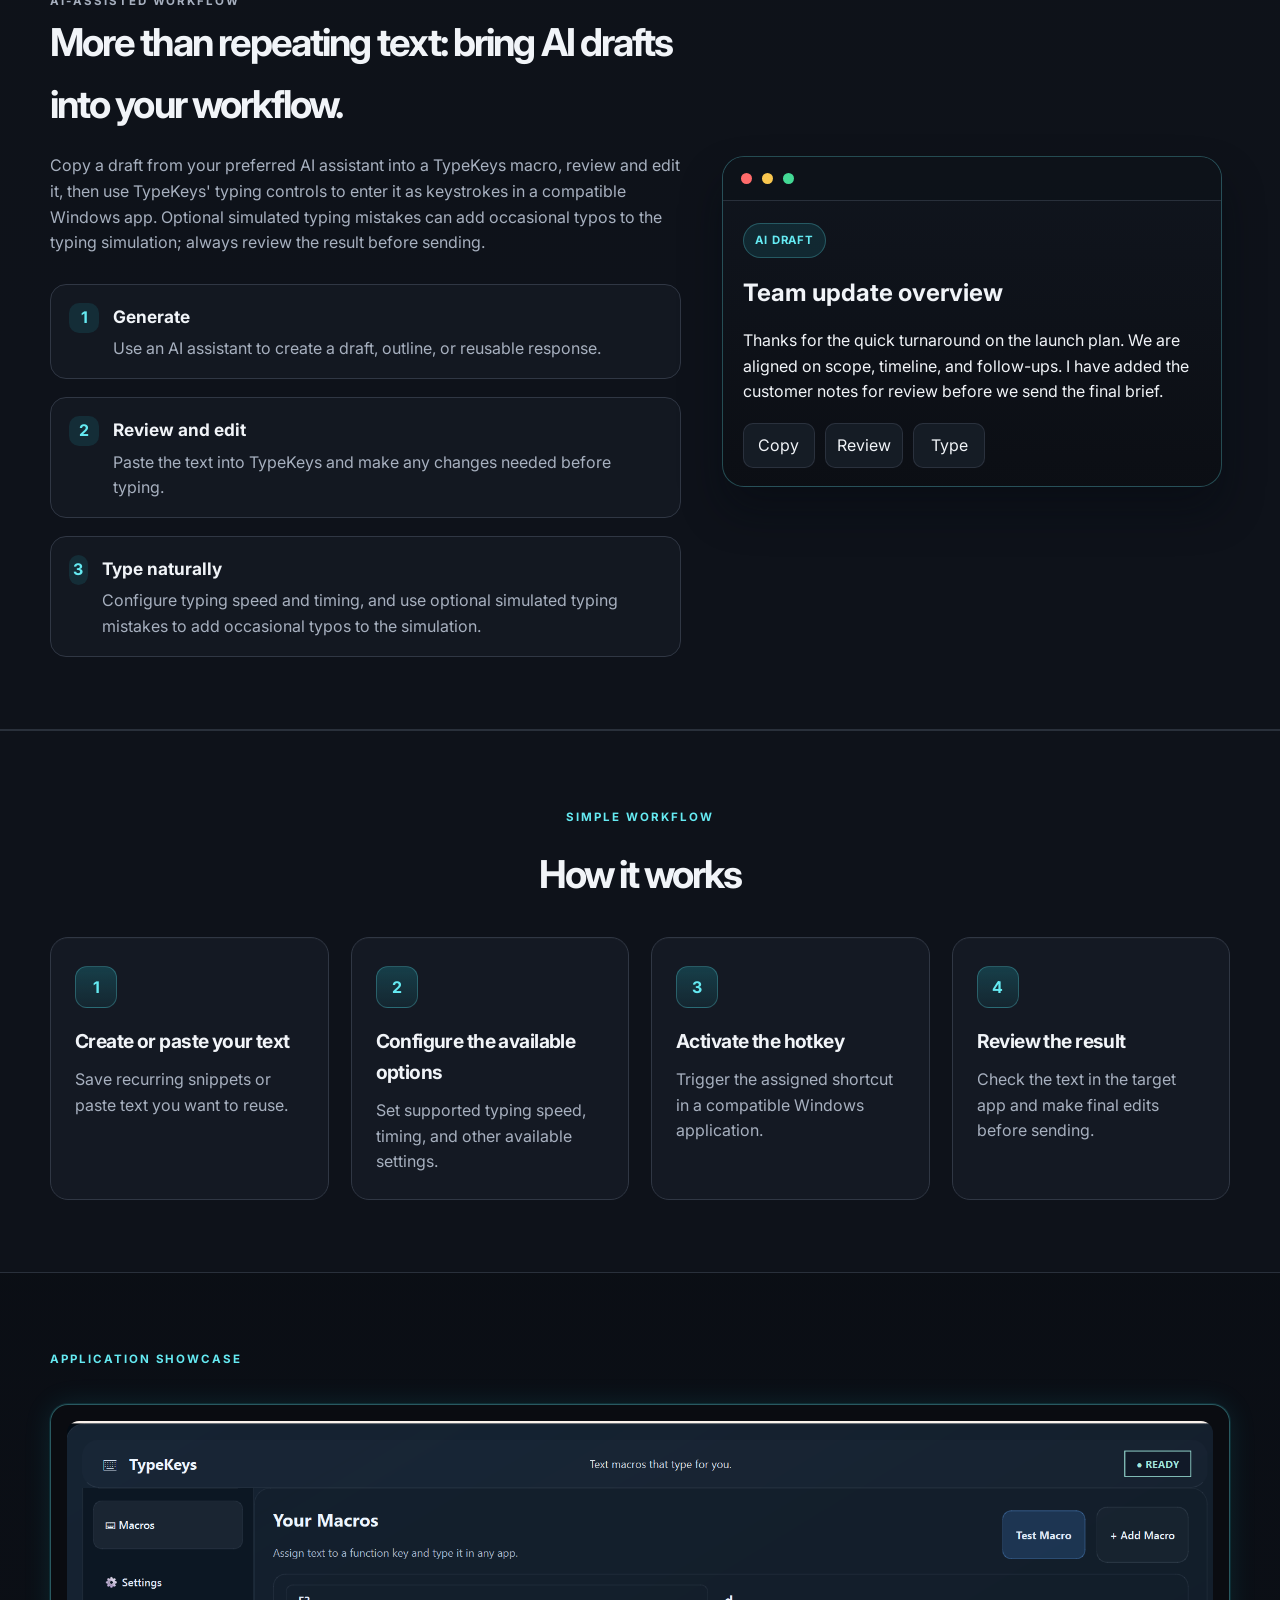
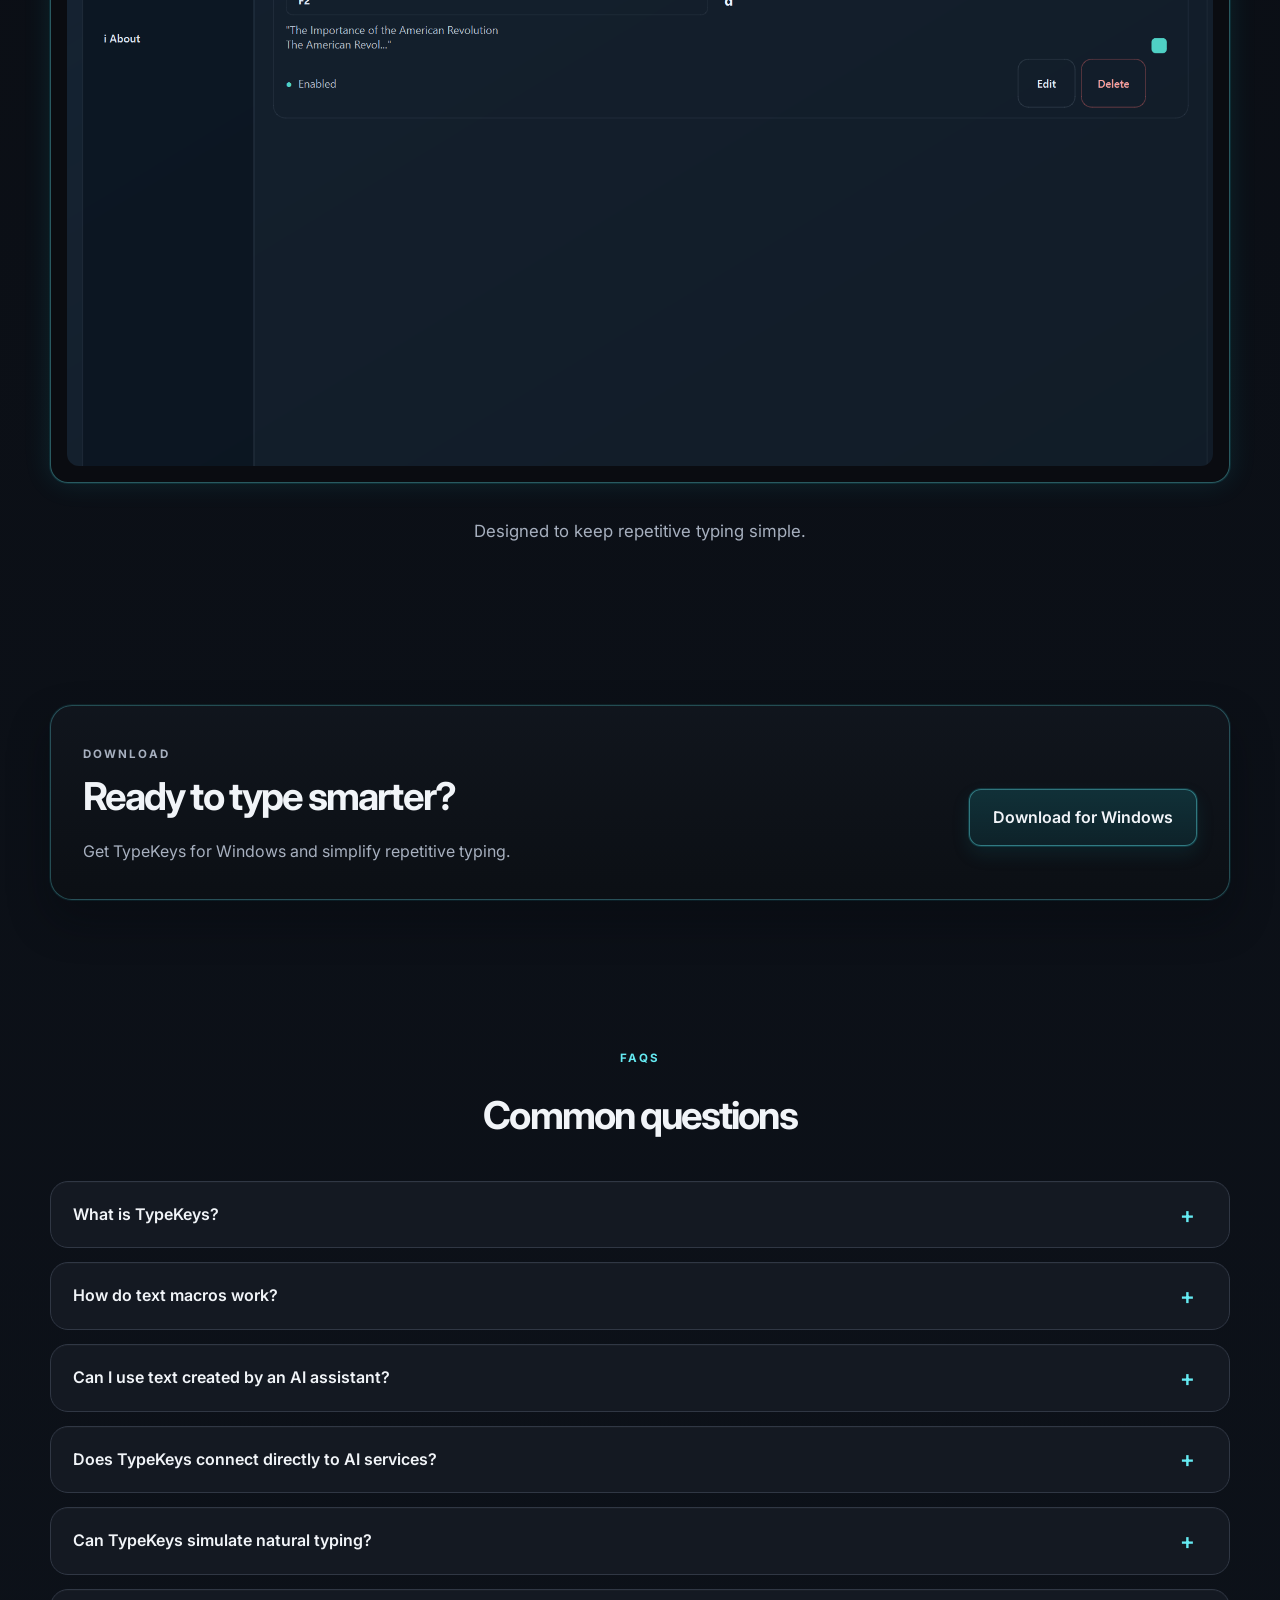
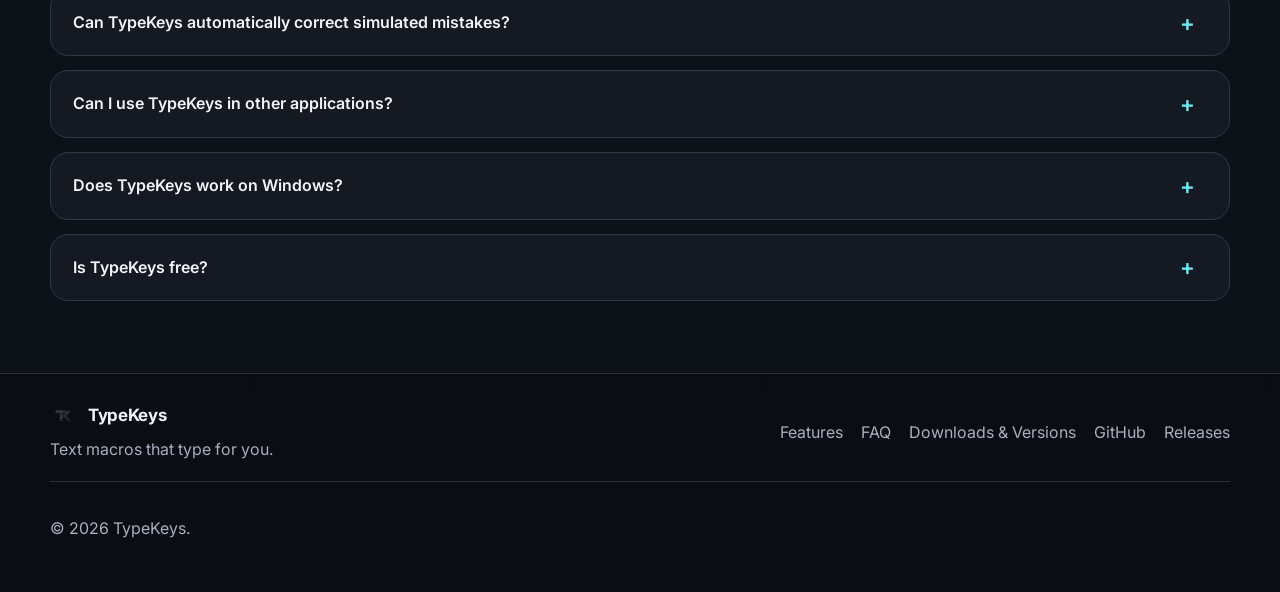
==== commit 89474d90: "Add platform release history and update FAQ Co-authored-by: Copilot App <223556219+Copilot@users.nor" ====
--- a/index.html
+++ b/index.html
@@ -1,20 +1,14 @@
-<!DOCTYPE html>
+﻿<!DOCTYPE html>
 <html lang="en">
   <head>
     <meta charset="UTF-8" />
     <meta name="viewport" content="width=device-width, initial-scale=1.0" />
-    <meta
-      name="description"
-      content="TypeKeys helps Windows users create text macros, assign them to function-key hotkeys, and type saved text instantly wherever they need it."
-    />
+    <meta name="description" content="TypeKeys is a Windows desktop utility for creating reusable text macros, assigning them to hotkeys, and typing saved text wherever you need it." />
     <title>TypeKeys | Text macros that type for you.</title>
     <link rel="icon" type="image/png" href="assets/logo.png" />
     <link rel="preconnect" href="https://fonts.googleapis.com" />
     <link rel="preconnect" href="https://fonts.gstatic.com" crossorigin />
-    <link
-      href="https://fonts.googleapis.com/css2?family=Inter:wght@400;500;600;700;800&display=swap"
-      rel="stylesheet"
-    />
+    <link href="https://fonts.googleapis.com/css2?family=Inter:wght@400;500;600;700;800&display=swap" rel="stylesheet" />
     <link rel="stylesheet" href="styles.css" />
   </head>
   <body>
@@ -35,13 +29,12 @@
           <nav class="main-nav" aria-label="Main navigation">
             <a href="#features">Features</a>
             <a href="#how-it-works">How It Works</a>
-            <a href="#screenshots">Screenshots</a>
+            <a href="#ai-workflow">AI Workflow</a>
             <a href="#faq">FAQ</a>
+            <a href="download.html">Versions</a>
           </nav>
 
-          <a class="btn btn-primary nav-download" href="download.html">
-            Download
-          </a>
+          <a class="btn btn-primary nav-download" href="download.html">Download</a>
         </div>
       </header>
 
@@ -51,12 +44,11 @@
             <div class="hero-copy">
               <p class="eyebrow">TYPEKEYS FOR WINDOWS</p>
               <h1>Your words. One keystroke away.</h1>
-              <p class="hero-text">
-                Create custom text macros, assign them to hotkeys, and let TypeKeys handle repetitive typing for you.
-              </p>
+              <p class="hero-text">Save the words you use most, turn AI-generated drafts into editable text, and automate repetitive typing with TypeKeys for Windows.</p>
               <div class="hero-actions">
                 <a class="btn btn-primary" href="download.html">Download for Windows</a>
                 <a class="btn btn-secondary" href="#features">Explore Features</a>
+                <a class="btn btn-ghost" href="https://github.com/Andrews3dfactory/TypeKey" target="_blank" rel="noreferrer">View on GitHub</a>
               </div>
             </div>
 
@@ -78,40 +70,108 @@
 
             <div class="feature-grid">
               <article class="feature-card">
-                <div class="feature-icon" aria-hidden="true">M</div>
+                <div class="feature-icon" aria-hidden="true">✎</div>
                 <h3>Custom Text Macros</h3>
-                <p>Save frequently used text and reuse it whenever you need it.</p>
-              </article>
-
-              <article class="feature-card">
-                <div class="feature-icon" aria-hidden="true">K</div>
+                <p>Save repeated text and reuse it whenever you need it.</p>
+              </article>
+
+              <article class="feature-card">
+                <div class="feature-icon" aria-hidden="true">⌨</div>
                 <h3>Function-Key Hotkeys</h3>
-                <p>Assign macros to supported keyboard shortcuts, such as F2, F3, and F4.</p>
-              </article>
-
-              <article class="feature-card">
-                <div class="feature-icon" aria-hidden="true">S</div>
-                <h3>Adjustable Typing Speed</h3>
-                <p>Configure typing speed if supported by the actual application.</p>
-              </article>
-
-              <article class="feature-card">
-                <div class="feature-icon" aria-hidden="true">T</div>
-                <h3>Human-Like Timing</h3>
-                <p>Use configurable typing delays if supported by the actual application.</p>
-              </article>
-
-              <article class="feature-card">
-                <div class="feature-icon" aria-hidden="true">L</div>
-                <h3>Multi-Line Text</h3>
-                <p>Type formatted multi-line text when supported.</p>
-              </article>
-
-              <article class="feature-card">
-                <div class="feature-icon" aria-hidden="true">D</div>
-                <h3>Simple Desktop Interface</h3>
-                <p>Manage your macros through the TypeKeys Windows application.</p>
-              </article>
+                <p>Assign supported shortcuts like F2, F3, and F4 to your recurring entries.</p>
+              </article>
+
+              <article class="feature-card">
+                <div class="feature-icon" aria-hidden="true">⏱</div>
+                <h3>Configurable Typing Speed</h3>
+                <p>Configure supported typing speed settings to match your workflow.</p>
+              </article>
+
+              <article class="feature-card">
+                <div class="feature-icon" aria-hidden="true">↵</div>
+                <h3>Multi-Line Text Support</h3>
+                <p>Paste and enter multi-line text when supported by the app and destination.</p>
+              </article>
+
+              <article class="feature-card">
+                <div class="feature-icon" aria-hidden="true">⏲</div>
+                <h3>Typing Timing Options</h3>
+                <p>Adjust timing and pacing for a more natural text-entry flow where the feature is available.</p>
+              </article>
+
+              <article class="feature-card">
+                <div class="feature-icon" aria-hidden="true">▣</div>
+                <h3>Simple Macro Management</h3>
+                <p>Use the desktop interface to keep your saved text entries organized and easy to manage.</p>
+              </article>
+
+              <article class="feature-card">
+                <div class="feature-icon" aria-hidden="true">⚡</div>
+                <h3>Windows Desktop Integration</h3>
+                <p>Designed for Windows desktop workflows and compatible typing destinations.</p>
+              </article>
+
+              <article class="feature-card">
+                <div class="feature-icon" aria-hidden="true">✓</div>
+                <h3>Optional Typing Simulation</h3>
+                <p>Use supported simulation settings for reviewing text-entry behavior in a controlled workflow.</p>
+              </article>
+            </div>
+          </div>
+        </section>
+
+        <section id="ai-workflow" class="section section-muted ai-section">
+          <div class="container ai-grid">
+            <div class="ai-copy">
+              <p class="eyebrow eyebrow-inline">AI-assisted workflow</p>
+              <h2>More than repeating text: bring AI drafts into your workflow.</h2>
+              <p>Copy a draft from your preferred AI assistant into a TypeKeys macro, review and edit it, then use TypeKeys' typing controls to enter it as keystrokes in a compatible Windows app. Optional simulated typing mistakes can add occasional typos to the typing simulation; always review the result before sending.</p>
+
+              <div class="ai-steps">
+                <div class="ai-step">
+                  <span>1</span>
+                  <div>
+                    <h3>Generate</h3>
+                    <p>Use an AI assistant to create a draft, outline, or reusable response.</p>
+                  </div>
+                </div>
+
+                <div class="ai-step">
+                  <span>2</span>
+                  <div>
+                    <h3>Review and edit</h3>
+                    <p>Paste the text into TypeKeys and make any changes needed before typing.</p>
+                  </div>
+                </div>
+
+                <div class="ai-step">
+                  <span>3</span>
+                  <div>
+                    <h3>Type naturally</h3>
+                    <p>Configure typing speed and timing, and use optional simulated typing mistakes to add occasional typos to the simulation.</p>
+                  </div>
+                </div>
+              </div>
+            </div>
+
+            <div class="ai-demo-wrap">
+              <div class="ai-demo-card">
+                <div class="demo-header">
+                  <span class="dot dot-red"></span>
+                  <span class="dot dot-yellow"></span>
+                  <span class="dot dot-green"></span>
+                </div>
+                <div class="demo-body">
+                  <div class="demo-pill">AI Draft</div>
+                  <h3>Team update overview</h3>
+                  <p>Thanks for the quick turnaround on the launch plan. We are aligned on scope, timeline, and follow-ups. I have added the customer notes for review before we send the final brief.</p>
+                  <div class="demo-actions">
+                    <span>Copy</span>
+                    <span>Review</span>
+                    <span>Type</span>
+                  </div>
+                </div>
+              </div>
             </div>
           </div>
         </section>
@@ -126,20 +186,26 @@
             <div class="steps-grid">
               <div class="step-card">
                 <div class="step-number">1</div>
-                <h3>Create a Macro</h3>
-                <p>Enter the text you want TypeKeys to type.</p>
+                <h3>Create or paste your text</h3>
+                <p>Save recurring snippets or paste text you want to reuse.</p>
               </div>
 
               <div class="step-card">
                 <div class="step-number">2</div>
-                <h3>Assign a Hotkey</h3>
-                <p>Choose a supported function key or shortcut.</p>
+                <h3>Configure the available options</h3>
+                <p>Set supported typing speed, timing, and other available settings.</p>
               </div>
 
               <div class="step-card">
                 <div class="step-number">3</div>
-                <h3>Type Instantly</h3>
-                <p>Trigger the hotkey in a compatible application and let TypeKeys enter the saved text.</p>
+                <h3>Activate the hotkey</h3>
+                <p>Trigger the assigned shortcut in a compatible Windows application.</p>
+              </div>
+
+              <div class="step-card">
+                <div class="step-number">4</div>
+                <h3>Review the result</h3>
+                <p>Check the text in the target app and make final edits before sending.</p>
               </div>
             </div>
           </div>
@@ -164,8 +230,8 @@
               <h2>Ready to type smarter?</h2>
               <p>Get TypeKeys for Windows and simplify repetitive typing.</p>
             </div>
-            <div class="download-actions" style="display:flex; flex-wrap:wrap; gap:16px;">
-              <a class="btn btn-primary download-button" href="download.html">Download for Windows</a>
+            <div class="download-actions">
+              <a class="btn btn-primary" href="download.html">Download for Windows</a>
             </div>
           </div>
         </section>
@@ -178,39 +244,49 @@
             </div>
 
             <div class="faq-list">
-              <details open>
+              <details name="typekeys-faq">
                 <summary>What is TypeKeys?</summary>
-                <p>TypeKeys is a Windows desktop utility for creating text macros and reusing saved snippets with a function-key hotkey.</p>
-              </details>
-
-              <details>
+                <p>TypeKeys is a Windows desktop utility for creating reusable text macros and entering saved text through supported keyboard shortcuts.</p>
+              </details>
+
+              <details name="typekeys-faq">
                 <summary>How do text macros work?</summary>
-                <p>Macros store the text you want repeated, then trigger it at speed using a configured hotkey in supported applications.</p>
-              </details>
-
-              <details>
-                <summary>How do I assign a macro to a hotkey?</summary>
-                <p>Use the TypeKeys desktop app to define text, choose a supported function key or shortcut, and save the assignment.</p>
-              </details>
-
-              <details>
+                <p>Save a text snippet, assign it to a supported hotkey, and trigger it in a compatible application.</p>
+              </details>
+
+              <details name="typekeys-faq">
+                <summary>Can I use text created by an AI assistant?</summary>
+                <p>Yes. You can copy text from an AI assistant, paste it into TypeKeys where supported, review or edit it, and use the available typing controls to enter it into another application.</p>
+              </details>
+
+              <details name="typekeys-faq">
+                <summary>Does TypeKeys connect directly to AI services?</summary>
+                <p>TypeKeys does not need a direct AI integration for this workflow. Users can copy and paste text from their preferred AI service.</p>
+              </details>
+
+              <details name="typekeys-faq">
+                <summary>Can TypeKeys simulate natural typing?</summary>
+                <p>TypeKeys provides configurable typing-speed and timing options for text entry. Its optional simulated-mistake setting can add typos during the typing simulation.</p>
+              </details>
+
+              <details name="typekeys-faq">
+                <summary>Can TypeKeys automatically correct simulated mistakes?</summary>
+                <p>Automatic correction of simulated mistakes has not been confirmed as a feature in the current release.</p>
+              </details>
+
+              <details name="typekeys-faq">
                 <summary>Can I use TypeKeys in other applications?</summary>
-                <p>TypeKeys is designed to send saved text into compatible Windows desktop applications when the hotkey is triggered.</p>
-              </details>
-
-              <details>
+                <p>TypeKeys is designed for compatible Windows desktop applications. Compatibility may vary depending on the destination application and its input handling.</p>
+              </details>
+
+              <details name="typekeys-faq">
                 <summary>Does TypeKeys work on Windows?</summary>
-                <p>Yes. TypeKeys is built for Windows desktop use. Additional compatibility details will be published when confirmed.</p>
-              </details>
-
-              <details>
+                <p>Yes, it is a Windows desktop application. Specific supported Windows versions will be listed after they are verified.</p>
+              </details>
+
+              <details name="typekeys-faq">
                 <summary>Is TypeKeys free?</summary>
-                <p>Pricing details will be published when confirmed. The current licensing status will be shared in the product release information.</p>
-              </details>
-
-              <details>
-                <summary>Where can I download updates?</summary>
-                <p>Official update links and release notes will be published on the GitHub Releases page when available.</p>
+                <p>Pricing and licensing information will be announced with the official release.</p>
               </details>
             </div>
           </div>
@@ -230,7 +306,7 @@
           <div class="footer-links">
             <a href="#features">Features</a>
             <a href="#faq">FAQ</a>
-            <a href="download.html">Download</a>
+            <a href="download.html">Downloads &amp; Versions</a>
             <a href="https://github.com/Andrews3dfactory/TypeKey" target="_blank" rel="noreferrer">GitHub</a>
             <a href="https://github.com/Andrews3dfactory/TypeKey/releases" target="_blank" rel="noreferrer">Releases</a>
           </div>
--- a/styles.css
+++ b/styles.css
@@ -1,4 +1,4 @@
-:root {
+﻿:root {
   --bg: #080a0f;
   --bg-alt: #10141d;
   --card: #171c26;
@@ -16,47 +16,21 @@
   --radius: 18px;
 }
 
-* {
-  box-sizing: border-box;
-}
-
-html {
-  scroll-behavior: smooth;
-}
-
+* { box-sizing: border-box; }
+html { scroll-behavior: smooth; }
 body {
   margin: 0;
   font-family: "Inter", sans-serif;
-  background:
-    radial-gradient(circle at top, rgba(32, 199, 212, 0.12), transparent 28%),
-    linear-gradient(180deg, #080a0f 0%, #0d121a 100%);
+  background: radial-gradient(circle at top, rgba(32, 199, 212, 0.12), transparent 28%), linear-gradient(180deg, #080a0f 0%, #0d121a 100%);
   color: var(--text);
   line-height: 1.6;
 }
-
-img {
-  max-width: 100%;
-  display: block;
-}
-
-a {
-  color: inherit;
-  text-decoration: none;
-}
-
-button,
-summary {
-  font: inherit;
-}
-
-.page-shell {
-  min-height: 100vh;
-}
-
-.container {
-  width: min(var(--container), calc(100% - 32px));
-  margin: 0 auto;
-}
+img { max-width: 100%; display: block; }
+a { color: inherit; text-decoration: none; }
+button, summary { font: inherit; }
+
+.page-shell { min-height: 100vh; }
+.container { width: min(var(--container), calc(100% - 32px)); margin: 0 auto; }
 
 .site-header {
   position: sticky;
@@ -83,11 +57,7 @@
   font-weight: 700;
   letter-spacing: -0.02em;
 }
-
-.brand img {
-  width: 26px;
-  height: 26px;
-}
+.brand img { width: 26px; height: 26px; }
 
 .main-nav {
   display: flex;
@@ -96,12 +66,7 @@
   color: var(--text-soft);
   font-size: 0.95rem;
 }
-
-.main-nav a {
-  position: relative;
-  transition: color 0.2s ease;
-}
-
+.main-nav a { position: relative; transition: color 0.2s ease; }
 .main-nav a::after {
   content: "";
   position: absolute;
@@ -114,17 +79,8 @@
   transform: scaleX(0.7);
   transition: opacity 0.2s ease, transform 0.2s ease;
 }
-
-.main-nav a:hover,
-.main-nav a:focus-visible {
-  color: var(--text);
-}
-
-.main-nav a:hover::after,
-.main-nav a:focus-visible::after {
-  opacity: 1;
-  transform: scaleX(1);
-}
+.main-nav a:hover, .main-nav a:focus-visible { color: var(--text); }
+.main-nav a:hover::after, .main-nav a:focus-visible::after { opacity: 1; transform: scaleX(1); }
 
 .btn {
   display: inline-flex;
@@ -137,11 +93,7 @@
   cursor: pointer;
   transition: transform 0.2s ease, box-shadow 0.2s ease, border-color 0.2s ease;
 }
-
-.btn:hover,
-.btn:focus-visible {
-  transform: translateY(-1px);
-}
+.btn:hover, .btn:focus-visible { transform: translateY(-1px); }
 
 .btn-primary {
   background: linear-gradient(180deg, rgba(32, 199, 212, 0.17), rgba(19, 142, 157, 0.14));
@@ -149,9 +101,7 @@
   color: var(--text);
   box-shadow: 0 0 0 1px rgba(32, 199, 212, 0.18), 0 8px 18px rgba(19, 126, 138, 0.15);
 }
-
-.btn-primary:hover,
-.btn-primary:focus-visible {
+.btn-primary:hover, .btn-primary:focus-visible {
   box-shadow: 0 0 0 1px rgba(101, 234, 242, 0.38), 0 10px 24px rgba(19, 126, 138, 0.24);
 }
 
@@ -161,19 +111,20 @@
   color: var(--text);
 }
 
-.nav-download,
-.download-button {
-  min-width: 146px;
-}
-
-.nav-download.is-disabled,
-.download-button.is-disabled,
-.btn[aria-disabled="true"] {
+.btn-ghost {
+  background: transparent;
+  border-color: rgba(101, 234, 242, 0.2);
+  color: var(--text);
+}
+
+.is-disabled {
   cursor: not-allowed;
-  opacity: 0.8;
+  opacity: 0.7;
   pointer-events: none;
   filter: saturate(0.75);
 }
+
+.nav-download { min-width: 146px; }
 
 .nav-toggle {
   display: none;
@@ -184,7 +135,6 @@
   background: rgba(18, 24, 33, 0.7);
   cursor: pointer;
 }
-
 .nav-toggle span {
   display: block;
   width: 18px;
@@ -197,7 +147,6 @@
 .hero {
   padding: 96px 0 64px;
 }
-
 .hero-grid {
   display: grid;
   grid-template-columns: 1.05fr 1fr;
@@ -213,10 +162,7 @@
   font-weight: 700;
   text-transform: uppercase;
 }
-
-.eyebrow-inline {
-  display: inline-block;
-}
+.eyebrow-inline { display: inline-block; }
 
 .hero h1 {
   margin: 0;
@@ -224,15 +170,14 @@
   line-height: 0.98;
   letter-spacing: -0.06em;
 }
-
 .hero-text {
-  max-width: 600px;
+  max-width: 620px;
   margin-top: 18px;
   font-size: 1.13rem;
   color: var(--text-soft);
 }
-
-.hero-actions {
+.hero-actions,
+.download-actions {
   display: flex;
   flex-wrap: wrap;
   gap: 16px;
@@ -246,7 +191,6 @@
   align-items: center;
   min-height: 430px;
 }
-
 .screen-glow {
   position: absolute;
   inset: 12% 10% 15% 10%;
@@ -254,7 +198,6 @@
   background: radial-gradient(circle at center, rgba(32, 199, 212, 0.36), rgba(32, 199, 212, 0.08) 35%, transparent 70%);
   filter: blur(22px);
 }
-
 .screen-frame {
   position: relative;
   z-index: 1;
@@ -265,7 +208,6 @@
   background: linear-gradient(180deg, rgba(18, 24, 33, 0.94), rgba(12, 16, 22, 0.92));
   box-shadow: var(--shadow), 0 0 0 1px rgba(32, 199, 212, 0.08);
 }
-
 .screen-frame img {
   display: block;
   border-radius: 14px;
@@ -273,24 +215,14 @@
   border: 1px solid rgba(79, 90, 104, 0.8);
 }
 
-.section {
-  padding: 72px 0;
-}
-
+.section { padding: 72px 0; }
 .section-muted {
   background: rgba(16, 20, 29, 0.7);
   border-top: 1px solid rgba(48, 55, 68, 0.8);
   border-bottom: 1px solid rgba(48, 55, 68, 0.8);
 }
-
-.section-header {
-  margin-bottom: 32px;
-}
-
-.section-header.centered {
-  text-align: center;
-}
-
+.section-header { margin-bottom: 32px; }
+.section-header.centered { text-align: center; }
 .section-header h2 {
   margin: 0;
   font-size: clamp(2rem, 3vw, 3rem);
@@ -299,23 +231,18 @@
 
 .feature-grid {
   display: grid;
-  grid-template-columns: repeat(3, minmax(0, 1fr));
+  grid-template-columns: repeat(4, minmax(0, 1fr));
   gap: 22px;
 }
-
-.feature-card,
-.step-card,
-.faq-list details {
+.feature-card, .step-card, .faq-list details {
   background: rgba(23, 28, 38, 0.78);
   border: 1px solid var(--border);
   border-radius: var(--radius);
   box-shadow: inset 0 1px 0 rgba(255, 255, 255, 0.02);
-}
-
-.feature-card {
-  padding: 26px 22px 22px;
-}
-
+  transition: transform 0.2s ease, border-color 0.2s ease;
+}
+.feature-card:hover, .step-card:hover { transform: translateY(-2px); border-color: rgba(101, 234, 242, 0.38); }
+.feature-card { padding: 26px 22px 22px; }
 .feature-icon {
   display: grid;
   place-items: center;
@@ -328,34 +255,113 @@
   color: var(--cyan-bright);
   font-size: 1.4rem;
 }
-
-.feature-card h3,
-.step-card h3 {
-  margin: 0 0 10px;
-  font-size: 1.2rem;
-  letter-spacing: -0.03em;
-}
-
-.feature-card p,
-.step-card p,
-.faq-list p,
-.download-content p,
-.footer-brand-block p {
-  margin: 0;
-  color: var(--text-soft);
+.feature-card h3, .step-card h3 { margin: 0 0 10px; font-size: 1.2rem; letter-spacing: -0.03em; }
+.feature-card p, .step-card p, .faq-list p, .download-content p, .footer-brand-block p, .ai-copy p, .ai-step p { margin: 0; color: var(--text-soft); }
+
+.ai-section { overflow: hidden; }
+.ai-grid {
+  display: grid;
+  grid-template-columns: 1.1fr 0.9fr;
+  gap: 32px;
+  align-items: center;
+}
+.ai-copy h2 {
+  margin: 0 0 18px;
+  font-size: clamp(2.1rem, 3vw, 3rem);
+  letter-spacing: -0.05em;
+}
+.ai-steps {
+  display: grid;
+  gap: 18px;
+  margin-top: 28px;
+}
+.ai-step {
+  display: flex;
+  gap: 14px;
+  align-items: flex-start;
+  padding: 18px 18px 16px;
+  border-radius: 16px;
+  border: 1px solid var(--border);
+  background: rgba(20, 26, 35, 0.8);
+}
+.ai-step span {
+  display: grid;
+  place-items: center;
+  width: 30px;
+  height: 30px;
+  border-radius: 10px;
+  background: rgba(32, 199, 212, 0.12);
+  color: var(--cyan-bright);
+  font-weight: 700;
+}
+.ai-step h3 { margin: 0 0 6px; font-size: 1.08rem; }
+.ai-demo-wrap { display: flex; justify-content: center; }
+.ai-demo-card {
+  width: min(100%, 500px);
+  border-radius: 22px;
+  border: 1px solid rgba(101, 234, 242, 0.28);
+  background: linear-gradient(180deg, rgba(17, 22, 30, 0.96), rgba(12, 15, 20, 0.96));
+  box-shadow: 0 24px 42px rgba(4, 9, 16, 0.42);
+  overflow: hidden;
+}
+.demo-header {
+  display: flex;
+  align-items: center;
+  gap: 10px;
+  padding: 16px 18px;
+  border-bottom: 1px solid rgba(48, 55, 68, 0.8);
+  background: rgba(13, 18, 25, 0.9);
+}
+.dot {
+  display: inline-block;
+  width: 11px;
+  height: 11px;
+  border-radius: 50%;
+}
+.dot-red { background: #ff6b6b; }
+.dot-yellow { background: #f9c74f; }
+.dot-green { background: #43d995; }
+.demo-body { padding: 22px 20px 18px; }
+.demo-pill {
+  display: inline-block;
+  padding: 0.45rem 0.7rem;
+  border-radius: 999px;
+  font-size: 0.71rem;
+  font-weight: 700;
+  letter-spacing: 0.08em;
+  text-transform: uppercase;
+  background: rgba(32, 199, 212, 0.12);
+  color: var(--cyan-bright);
+  border: 1px solid rgba(101, 234, 242, 0.25);
+}
+.demo-body h3 { margin: 16px 0 12px; font-size: 1.5rem; }
+.demo-actions {
+  display: flex;
+  flex-wrap: wrap;
+  gap: 10px;
+  margin-top: 18px;
+}
+.demo-actions span {
+  display: inline-flex;
+  align-items: center;
+  justify-content: center;
+  min-width: 72px;
+  padding: 0.55rem 0.7rem;
+  border-radius: 10px;
+  color: var(--text);
+  background: rgba(24, 31, 40, 0.85);
+  border: 1px solid rgba(48, 55, 68, 0.8);
 }
 
 .steps-grid {
   display: grid;
-  grid-template-columns: repeat(3, minmax(0, 1fr));
+  grid-template-columns: repeat(4, minmax(0, 1fr));
   gap: 22px;
 }
-
 .step-card {
   position: relative;
   padding: 28px 24px 24px;
 }
-
 .step-number {
   display: grid;
   place-items: center;
@@ -373,7 +379,6 @@
   display: grid;
   gap: 18px;
 }
-
 .showcase-frame {
   border: 1px solid rgba(101, 234, 242, 0.35);
   border-radius: 18px;
@@ -381,21 +386,8 @@
   box-shadow: 0 0 0 1px rgba(32, 199, 212, 0.12), 0 0 28px rgba(32, 199, 212, 0.12);
   padding: 16px;
 }
-
-.showcase-frame img {
-  border-radius: 12px;
-  width: 100%;
-}
-
-.showcase-caption {
-  text-align: center;
-  color: var(--text-soft);
-  font-size: 1.05rem;
-}
-
-.download-section {
-  padding-top: 24px;
-}
+.showcase-frame img { border-radius: 12px; width: 100%; }
+.showcase-caption { text-align: center; color: var(--text-soft); font-size: 1.05rem; }
 
 .download-card {
   display: flex;
@@ -408,16 +400,14 @@
   background: linear-gradient(180deg, rgba(17, 22, 30, 0.96), rgba(12, 16, 21, 0.96));
   box-shadow: 0 0 0 1px rgba(32, 199, 212, 0.09), 0 20px 40px rgba(4, 8, 14, 0.38);
 }
-
-.download-page {
-  padding: 80px 0;
-}
-
-.download-page-shell {
-  display: flex;
-  justify-content: center;
-}
-
+.download-content h2 {
+  margin: 0 0 12px;
+  font-size: clamp(2rem, 3vw, 3rem);
+  letter-spacing: -0.05em;
+}
+
+.download-page { padding: 80px 0; }
+.download-page-shell { display: flex; justify-content: center; }
 .download-page-card {
   width: min(760px, 100%);
   padding: 40px 32px;
@@ -426,19 +416,16 @@
   background: linear-gradient(180deg, rgba(18, 24, 33, 0.96), rgba(11, 15, 20, 0.96));
   box-shadow: 0 0 0 1px rgba(32, 199, 212, 0.08), 0 18px 40px rgba(4, 8, 14, 0.38);
 }
-
 .download-page-card h1 {
   margin: 0;
   font-size: clamp(2.4rem, 4vw, 4rem);
   letter-spacing: -0.06em;
 }
-
 .download-meta {
   margin-top: 16px;
   color: var(--text-soft);
   font-size: 1.02rem;
 }
-
 .download-info {
   display: grid;
   grid-template-columns: repeat(2, minmax(0, 1fr));
@@ -447,7 +434,6 @@
   padding-top: 22px;
   border-top: 1px solid rgba(48, 55, 68, 0.8);
 }
-
 .info-label {
   display: block;
   margin-bottom: 6px;
@@ -457,37 +443,188 @@
   letter-spacing: 0.12em;
   text-transform: uppercase;
 }
-
-.download-info p {
+.download-tips {
+  margin-top: 28px;
+  padding-top: 22px;
+  border-top: 1px solid rgba(48, 55, 68, 0.8);
+}
+.download-tips h2 {
+  margin: 0 0 12px;
+  font-size: 1.2rem;
+}
+.download-tips ul {
   margin: 0;
+  padding-left: 1.2rem;
+  display: grid;
+  gap: 10px;
+}
+.download-info p, .download-tips li, .download-meta { color: var(--text-soft); }
+
+.versions-page { padding: 72px 0 88px; }
+.versions-shell { width: min(920px, calc(100% - 32px)); }
+.versions-heading { max-width: 760px; margin: 0 auto 34px; text-align: center; }
+.versions-heading h1 {
+  margin: 0;
+  font-size: clamp(2.25rem, 5vw, 3.8rem);
+  line-height: 1.08;
+  letter-spacing: -0.06em;
+}
+.versions-heading > p:last-child { margin: 16px auto 0; color: var(--text-soft); font-size: 1.08rem; }
+.platform-picker {
+  display: grid;
+  grid-template-columns: repeat(3, minmax(0, 1fr));
+  gap: 14px;
+  margin: 0 auto 28px;
+}
+.platform-tab {
+  display: flex;
+  align-items: center;
+  justify-content: center;
+  gap: 12px;
+  min-height: 88px;
+  padding: 16px;
+  border: 1px solid var(--border);
+  border-radius: 16px;
+  background: rgba(23, 28, 38, 0.82);
   color: var(--text-soft);
-}
-
-.download-content h2 {
-  margin: 0 0 12px;
-  font-size: clamp(2rem, 3vw, 3rem);
-  letter-spacing: -0.05em;
-}
-
-.faq-wrap {
-  display: grid;
+  font-weight: 700;
+  cursor: pointer;
+  transition: color 0.2s ease, border-color 0.2s ease, background 0.2s ease, transform 0.2s ease;
+}
+.platform-tab:hover { transform: translateY(-1px); color: var(--text); border-color: rgba(101, 234, 242, 0.42); }
+.platform-tab[aria-selected="true"] {
+  color: var(--text);
+  border-color: var(--cyan-bright);
+  background: linear-gradient(180deg, rgba(32, 199, 212, 0.14), rgba(23, 28, 38, 0.94));
+  box-shadow: 0 0 0 1px rgba(32, 199, 212, 0.12), 0 8px 24px rgba(4, 9, 16, 0.2);
+}
+.platform-tab:focus-visible, .btn:focus-visible, a:focus-visible, summary:focus-visible {
+  outline: 3px solid var(--cyan-bright);
+  outline-offset: 3px;
+}
+.platform-icon {
+  display: grid;
+  place-items: center;
+  width: 32px;
+  height: 32px;
+  color: var(--cyan-bright);
+  font-size: 1.65rem;
+  line-height: 1;
+}
+.windows-icon { grid-template-columns: repeat(2, 9px); grid-template-rows: repeat(2, 9px); gap: 3px; }
+.windows-icon span { width: 9px; height: 9px; background: currentColor; }
+.linux-icon { font-size: 1.55rem; }
+.release-panel {
+  padding: 28px;
+  border: 1px solid var(--border);
+  border-radius: 20px;
+  background: rgba(16, 20, 29, 0.88);
+  box-shadow: var(--shadow);
+}
+.release-panel:focus-visible { outline: 2px solid var(--cyan-bright); outline-offset: 4px; }
+.release-panel-heading {
+  display: flex;
+  align-items: end;
+  justify-content: space-between;
   gap: 18px;
-}
-
-.faq-header {
-  margin-bottom: 16px;
-}
-
-.faq-list {
-  display: grid;
-  gap: 14px;
-}
-
+  margin-bottom: 22px;
+  padding-bottom: 20px;
+  border-bottom: 1px solid var(--border);
+}
+.release-panel-heading .eyebrow { margin-bottom: 6px; }
+.release-panel-heading h2 { margin: 0; font-size: 1.65rem; letter-spacing: -0.04em; }
+.github-releases-link, .release-card-footer a, .release-safety a, .release-status > a {
+  color: var(--cyan-bright);
+  font-weight: 600;
+}
+.github-releases-link { white-space: nowrap; }
+.github-releases-link:hover, .release-card-footer a:hover, .release-safety a:hover, .release-status > a:hover { text-decoration: underline; }
+.release-status {
+  display: grid;
+  gap: 5px;
+  margin-bottom: 18px;
+  color: var(--text-soft);
+}
+.release-status:empty { display: none; }
+.release-status p { margin: 0; }
+.release-status .status-title { color: var(--text); font-weight: 700; }
+.release-status > a { justify-self: start; margin-top: 8px; }
+.release-list { display: grid; gap: 16px; }
+.release-card {
+  padding: 22px;
+  border: 1px solid var(--border);
+  border-radius: 16px;
+  background: rgba(23, 28, 38, 0.76);
+}
+.release-card.is-latest {
+  border-color: rgba(101, 234, 242, 0.5);
+  background: linear-gradient(145deg, rgba(32, 199, 212, 0.08), rgba(23, 28, 38, 0.92) 42%);
+}
+.release-card-top {
+  display: flex;
+  justify-content: space-between;
+  align-items: flex-start;
+  gap: 16px;
+  margin-bottom: 17px;
+}
+.release-title-group { min-width: 0; }
+.release-version { margin: 0; font-size: 1.35rem; letter-spacing: -0.035em; }
+.release-tag { display: block; margin-top: 2px; color: var(--text-soft); font-size: 0.88rem; font-weight: 500; letter-spacing: 0; }
+.release-badges { display: flex; flex-wrap: wrap; gap: 8px; margin-top: 9px; }
+.release-badge {
+  display: inline-flex;
+  align-items: center;
+  padding: 0.24rem 0.62rem;
+  border: 1px solid var(--border);
+  border-radius: 999px;
+  font-size: 0.71rem;
+  font-weight: 700;
+  letter-spacing: 0.035em;
+  text-transform: uppercase;
+}
+.latest-badge { border-color: rgba(67, 217, 149, 0.4); background: rgba(67, 217, 149, 0.1); color: var(--success); }
+.prerelease-badge { border-color: rgba(249, 199, 79, 0.4); background: rgba(249, 199, 79, 0.1); color: #f9c74f; }
+.stable-badge { color: var(--text-soft); }
+.release-date { margin: 3px 0 0; color: var(--text-soft); font-size: 0.9rem; text-align: right; }
+.release-assets { display: grid; gap: 10px; }
+.release-asset {
+  display: flex;
+  align-items: center;
+  justify-content: space-between;
+  gap: 16px;
+  padding: 14px;
+  border: 1px solid rgba(48, 55, 68, 0.9);
+  border-radius: 12px;
+  background: rgba(8, 10, 15, 0.38);
+}
+.release-asset-details { display: grid; gap: 3px; min-width: 0; }
+.asset-name { overflow-wrap: anywhere; font-weight: 600; }
+.asset-meta { color: var(--text-soft); font-size: 0.82rem; }
+.asset-download { flex: 0 0 auto; padding: 0.65rem 1rem; }
+.asset-unavailable { margin: 14px 0 0; color: var(--text-soft); font-size: 0.9rem; }
+.release-notes { margin-top: 16px; color: var(--text-soft); }
+.release-notes details { border-top: 1px solid var(--border); }
+.release-notes summary { padding: 13px 0 0; color: var(--text); cursor: pointer; font-weight: 600; }
+.release-body { margin: 10px 0 0; white-space: pre-line; overflow-wrap: anywhere; }
+.no-release-notes { font-size: 0.9rem; }
+.release-card-footer { margin-top: 17px; padding-top: 14px; border-top: 1px solid var(--border); font-size: 0.9rem; }
+.release-safety {
+  margin-top: 22px;
+  padding: 20px 22px;
+  border: 1px solid var(--border);
+  border-radius: 16px;
+  background: rgba(16, 20, 29, 0.68);
+}
+.release-safety h2 { margin: 0 0 6px; font-size: 1.05rem; }
+.release-safety p { margin: 0 0 10px; color: var(--text-soft); }
+
+.faq-wrap { display: grid; gap: 18px; }
+.faq-header { margin-bottom: 16px; }
+.faq-list { display: grid; gap: 14px; }
 .faq-list details {
   padding: 0 22px;
   overflow: hidden;
 }
-
 .faq-list summary {
   list-style: none;
   cursor: pointer;
@@ -496,11 +633,7 @@
   font-weight: 600;
   color: var(--text);
 }
-
-.faq-list summary::-webkit-details-marker {
-  display: none;
-}
-
+.faq-list summary::-webkit-details-marker { display: none; }
 .faq-list summary::after {
   content: "+";
   position: absolute;
@@ -511,11 +644,7 @@
   font-size: 1.4rem;
   line-height: 1;
 }
-
-.faq-list details[open] summary::after {
-  content: "−";
-}
-
+.faq-list details[open] summary::after { content: "−"; }
 .faq-list p {
   border-top: 1px solid rgba(48, 55, 68, 0.8);
   padding: 18px 0 20px;
@@ -526,23 +655,14 @@
   border-top: 1px solid rgba(48, 55, 68, 0.8);
   background: rgba(10, 12, 17, 0.74);
 }
-
 .footer-grid {
   display: flex;
   justify-content: space-between;
   align-items: center;
   gap: 20px;
 }
-
-.footer-brand-block {
-  display: grid;
-  gap: 8px;
-}
-
-.brand-footer {
-  font-size: 1.06rem;
-}
-
+.footer-brand-block { display: grid; gap: 8px; }
+.brand-footer { font-size: 1.06rem; }
 .footer-links {
   display: flex;
   flex-wrap: wrap;
@@ -550,16 +670,8 @@
   gap: 18px;
   color: var(--text-soft);
 }
-
-.footer-links a {
-  transition: color 0.2s ease;
-}
-
-.footer-links a:hover,
-.footer-links a:focus-visible {
-  color: var(--text);
-}
-
+.footer-links a { transition: color 0.2s ease; }
+.footer-links a:hover, .footer-links a:focus-visible { color: var(--text); }
 .footer-bottom {
   border-top: 1px solid rgba(48, 55, 68, 0.8);
   margin-top: 18px;
@@ -568,42 +680,19 @@
 }
 
 @media (max-width: 980px) {
-  .hero-grid,
-  .feature-grid,
-  .steps-grid,
-  .download-card,
-  .footer-grid {
+  .hero-grid, .ai-grid, .feature-grid, .steps-grid, .download-card, .footer-grid {
     grid-template-columns: 1fr;
     display: grid;
   }
-
-  .hero-grid {
-    gap: 30px;
-  }
-
-  .feature-grid,
-  .steps-grid {
-    grid-template-columns: repeat(2, minmax(0, 1fr));
-  }
-
-  .download-card {
-    display: grid;
-  }
-
-  .footer-grid {
-    justify-content: start;
-  }
-
-  .footer-links {
-    justify-content: flex-start;
-  }
+  .hero-grid { gap: 30px; }
+  .feature-grid, .steps-grid { grid-template-columns: repeat(2, minmax(0, 1fr)); }
+  .download-card { display: grid; }
+  .footer-grid { justify-content: start; }
+  .footer-links { justify-content: flex-start; }
 }
 
 @media (max-width: 760px) {
-  .nav-toggle {
-    display: block;
-  }
-
+  .nav-toggle { display: block; }
   .main-nav {
     position: absolute;
     top: 100%;
@@ -617,38 +706,25 @@
     background: rgba(11, 14, 20, 0.98);
     border-bottom: 1px solid var(--border);
   }
-
-  .main-nav.is-open {
-    display: flex;
-  }
-
-  .nav-shell {
-    position: relative;
-  }
-
-  .hero {
-    padding-top: 64px;
-  }
-
-  .feature-grid,
-  .steps-grid {
-    grid-template-columns: 1fr;
-  }
-
-  .screen-frame {
-    padding: 12px;
-  }
+  .main-nav.is-open { display: flex; }
+  .nav-shell { position: relative; }
+  .hero { padding-top: 64px; }
+  .feature-grid, .steps-grid, .download-info { grid-template-columns: 1fr; }
+  .screen-frame { padding: 12px; }
+  .download-page-card { padding: 28px 20px; }
+  .versions-page { padding: 54px 0 64px; }
+  .platform-picker { gap: 8px; }
+  .platform-tab { min-height: 78px; flex-direction: column; gap: 5px; padding: 10px 6px; font-size: 0.88rem; }
+  .release-panel { padding: 20px 14px; }
+  .release-panel-heading { align-items: flex-start; flex-direction: column; }
+  .release-card { padding: 17px 14px; }
+  .release-card-top { flex-direction: column; gap: 8px; }
+  .release-date { text-align: left; }
+  .release-asset { align-items: flex-start; flex-direction: column; }
+  .asset-download { width: 100%; }
 }
 
 @media (prefers-reduced-motion: reduce) {
-  html {
-    scroll-behavior: auto;
-  }
-
-  *,
-  *::before,
-  *::after {
-    animation: none !important;
-    transition: none !important;
-  }
-}
+  html { scroll-behavior: auto; }
+  *, *::before, *::after { animation: none !important; transition: none !important; }
+}
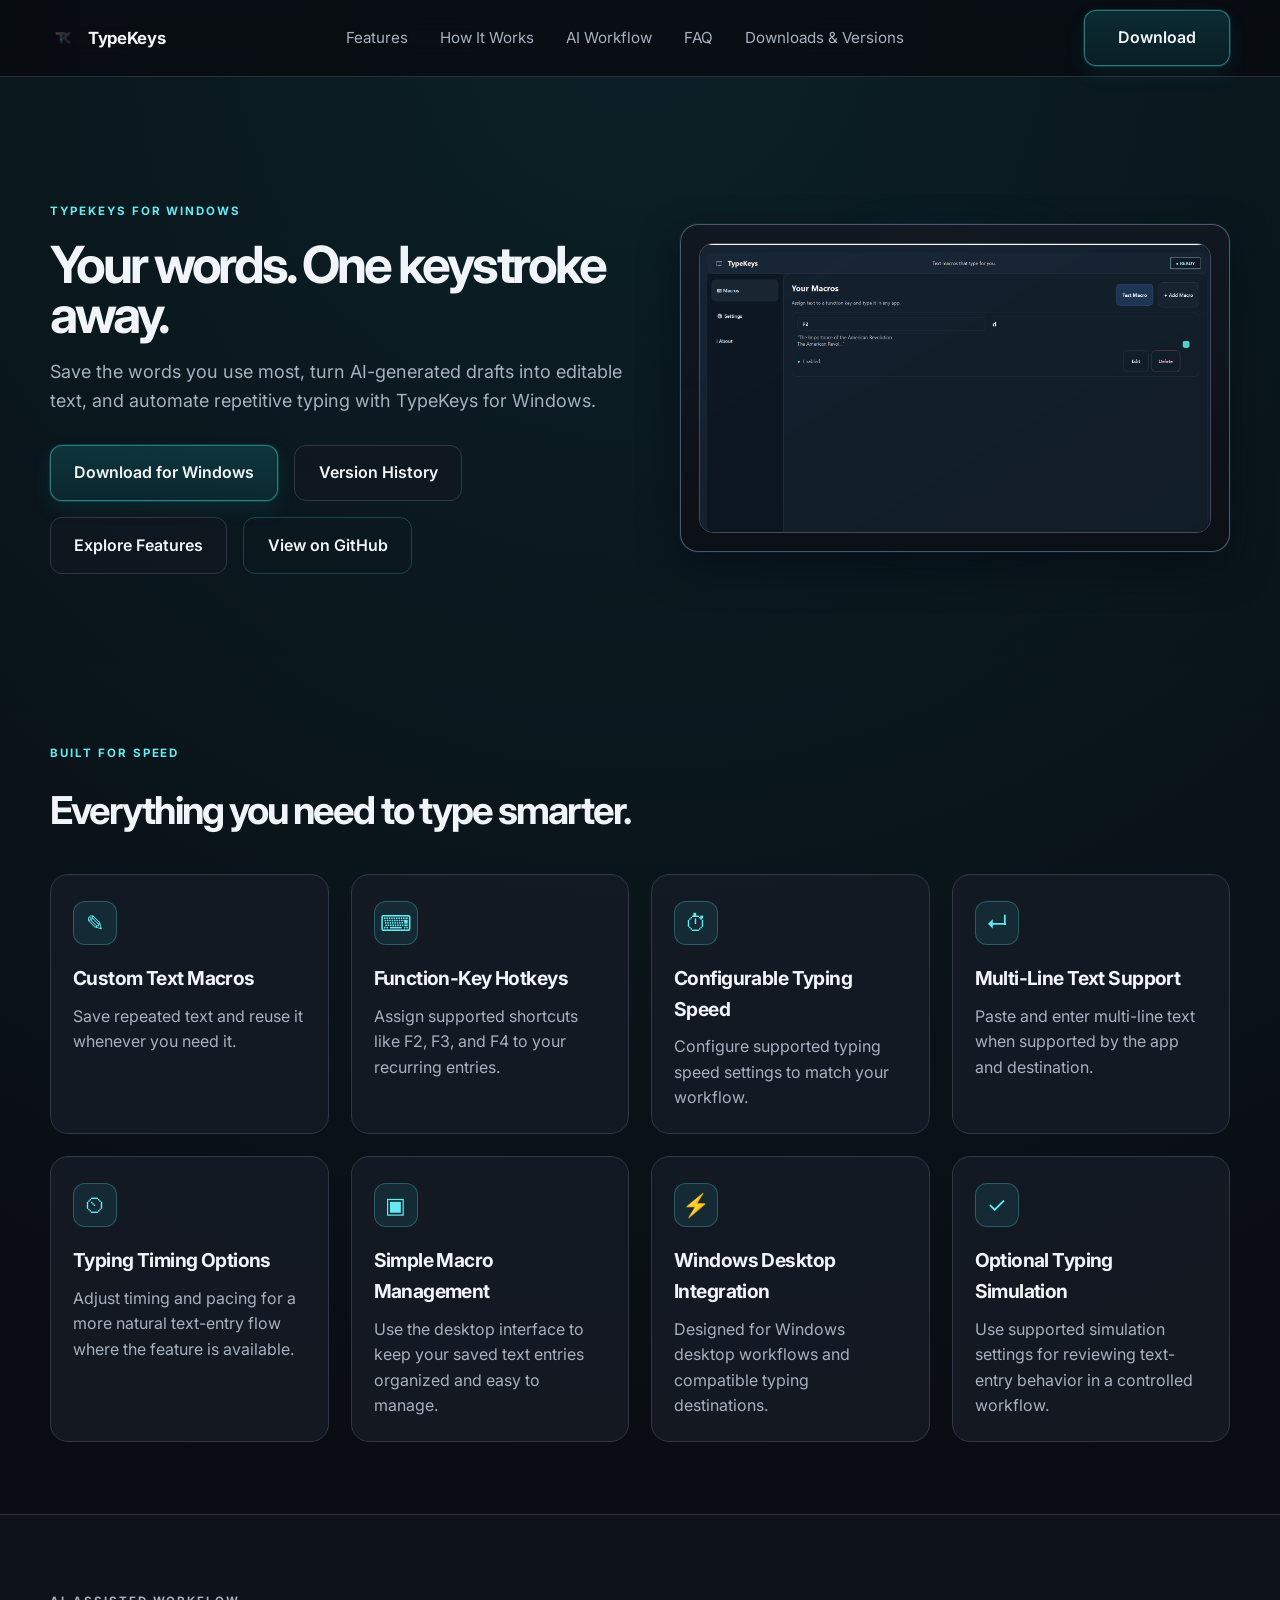
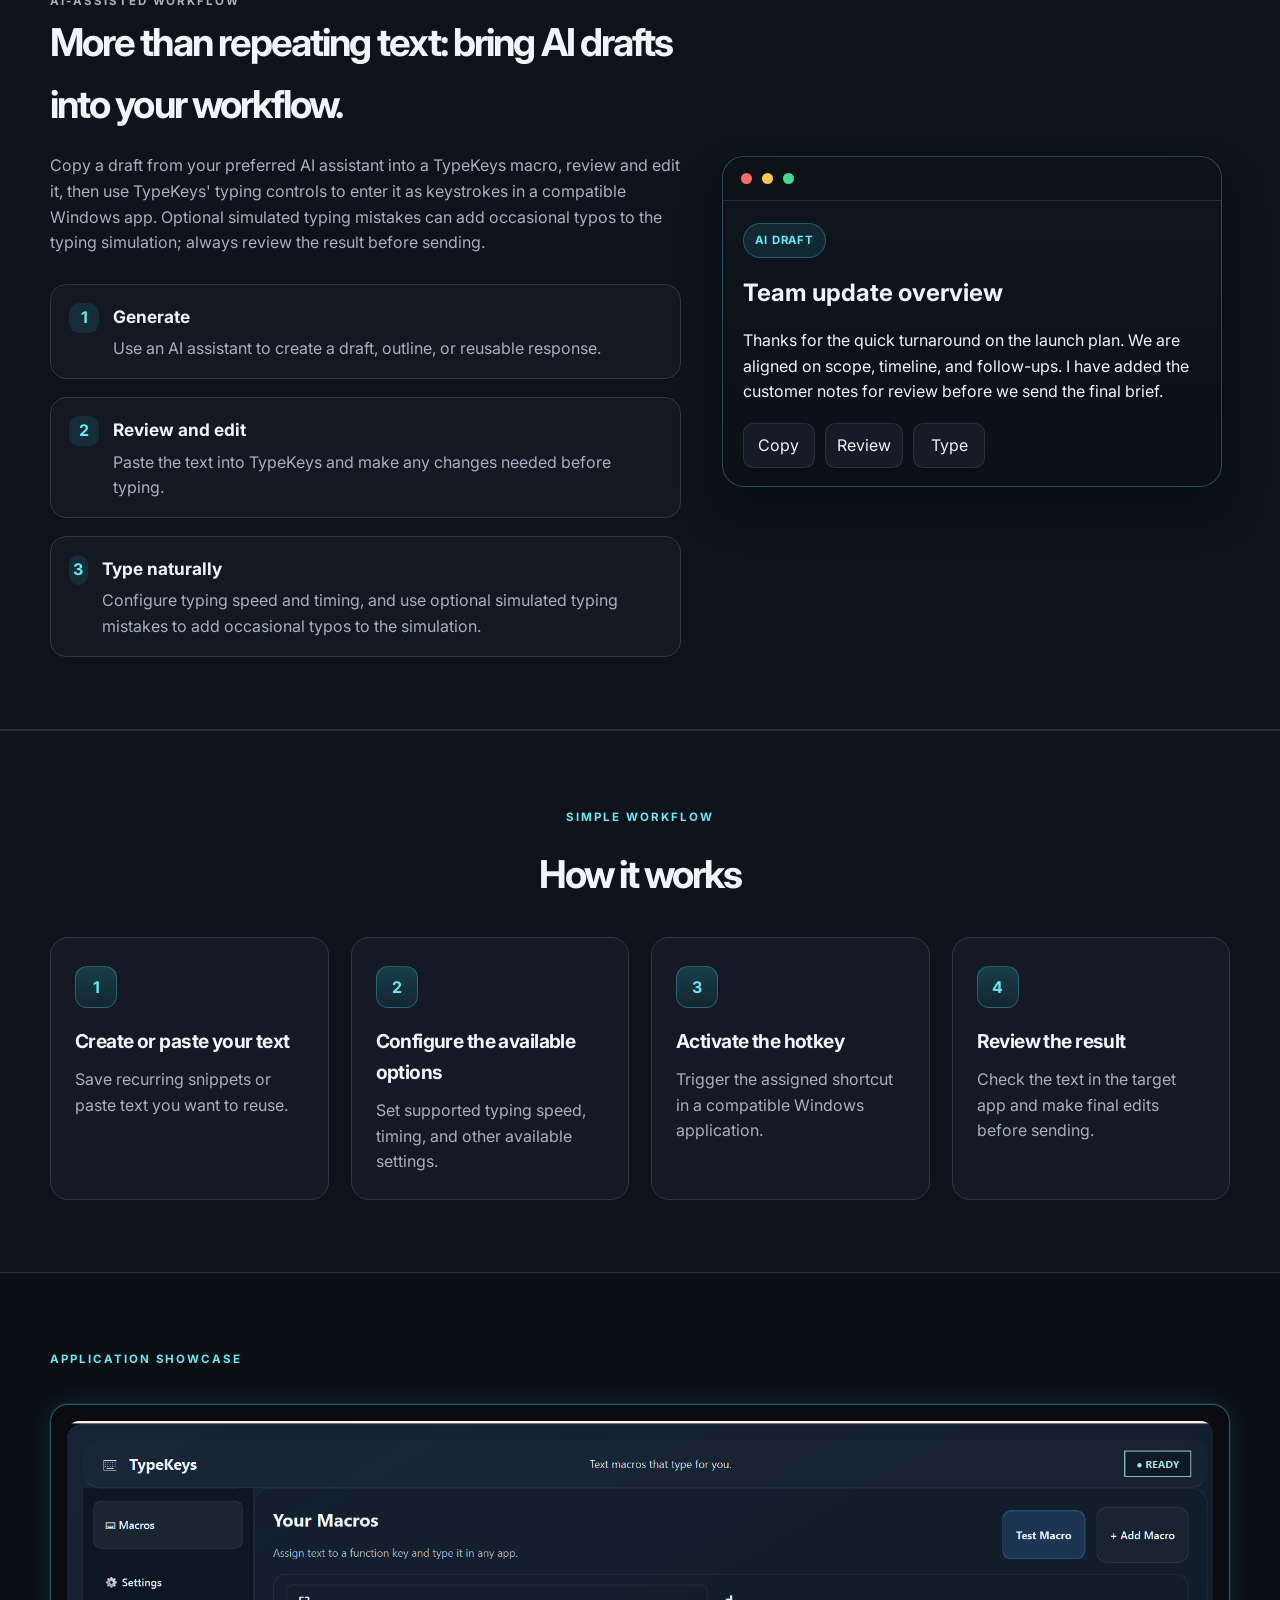
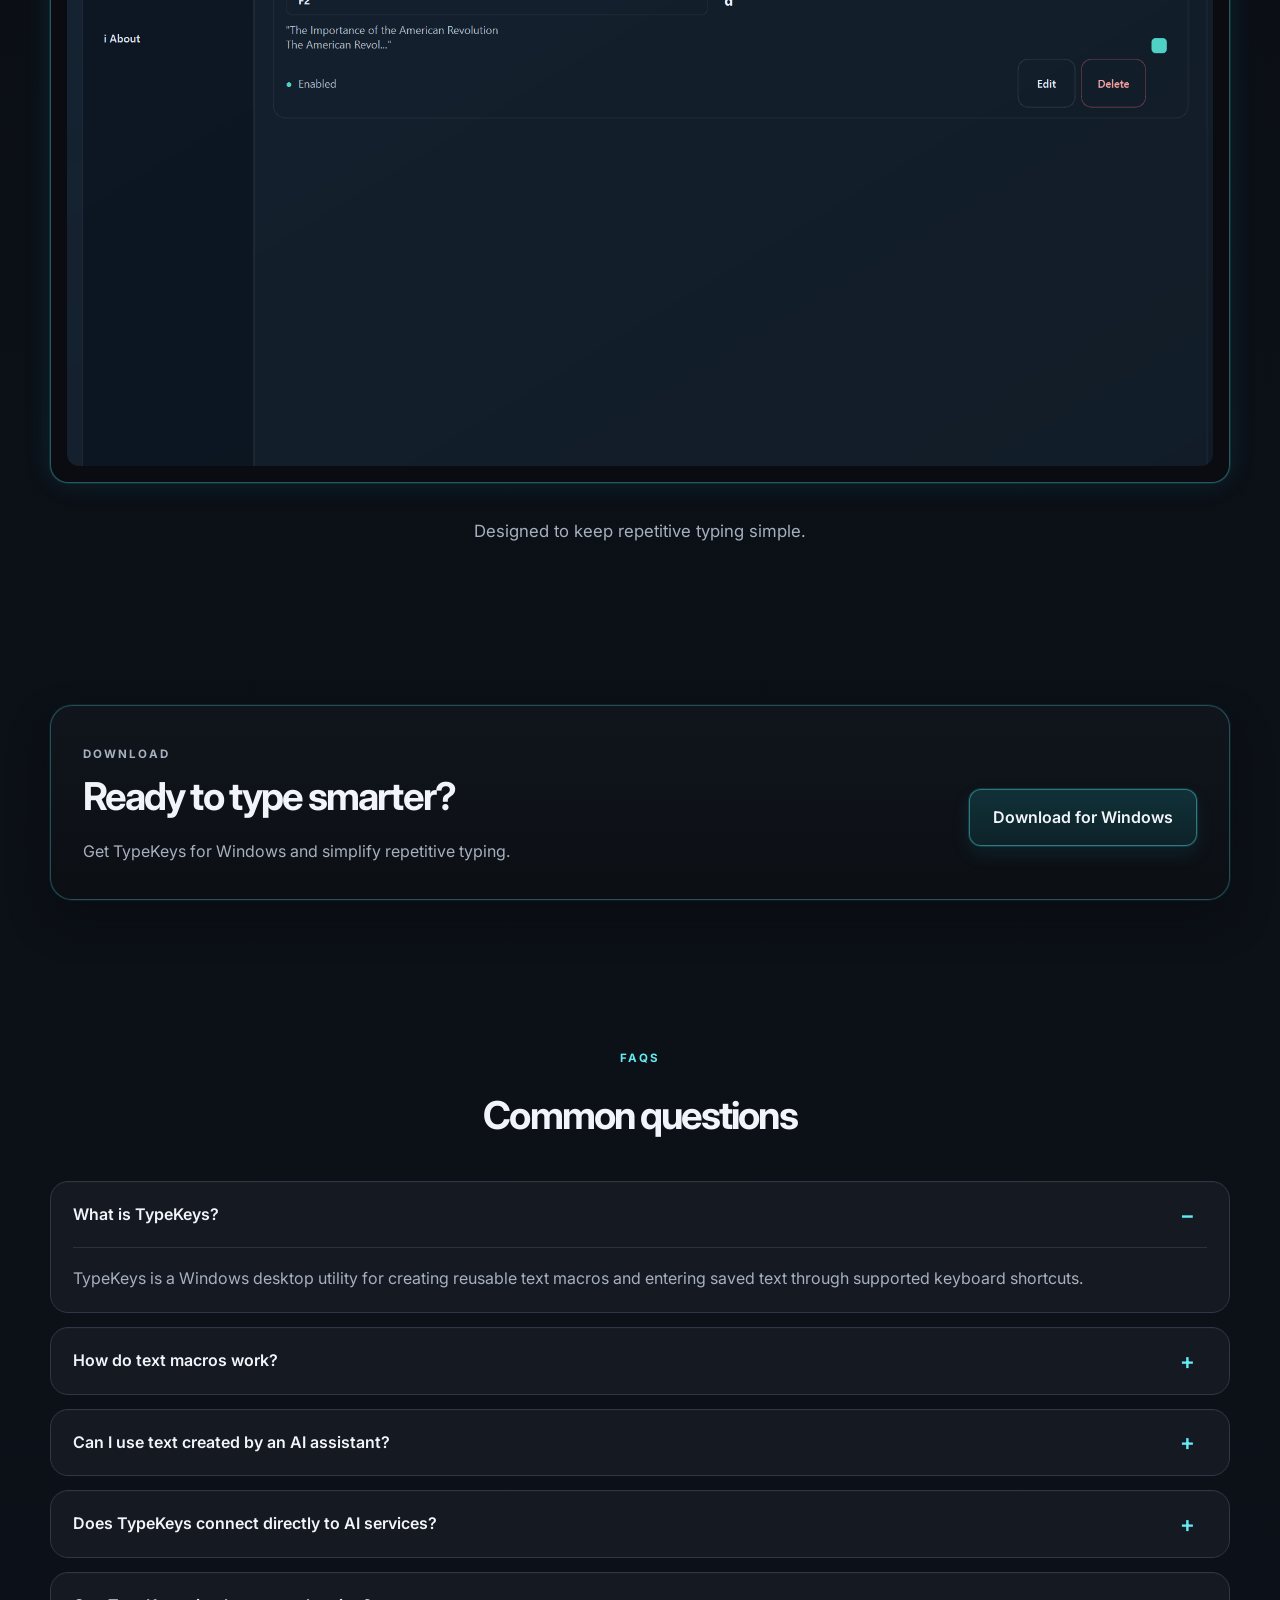
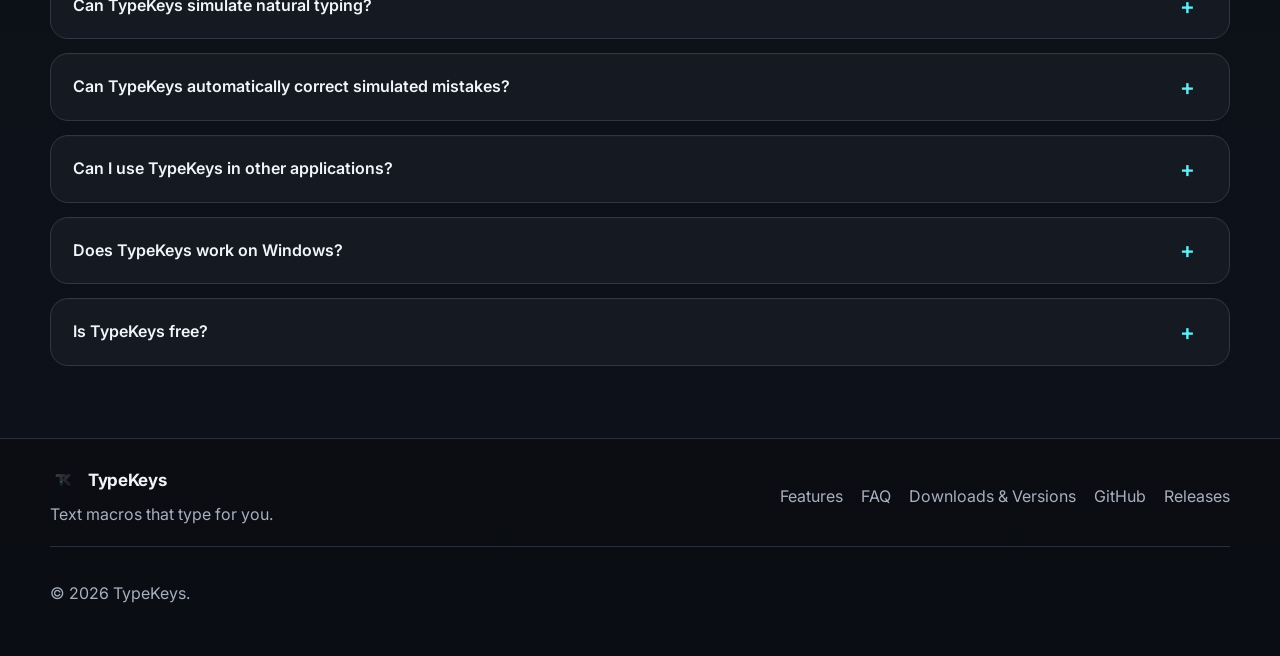
==== commit 98eac29e: "Make version history and updated FAQ easier to find Co-authored-by: Copilot App <223556219+Copilot@u" ====
--- a/index.html
+++ b/index.html
@@ -31,7 +31,7 @@
             <a href="#how-it-works">How It Works</a>
             <a href="#ai-workflow">AI Workflow</a>
             <a href="#faq">FAQ</a>
-            <a href="download.html">Versions</a>
+            <a href="download.html">Downloads &amp; Versions</a>
           </nav>
 
           <a class="btn btn-primary nav-download" href="download.html">Download</a>
@@ -47,6 +47,7 @@
               <p class="hero-text">Save the words you use most, turn AI-generated drafts into editable text, and automate repetitive typing with TypeKeys for Windows.</p>
               <div class="hero-actions">
                 <a class="btn btn-primary" href="download.html">Download for Windows</a>
+                <a class="btn btn-secondary" href="download.html">Version History</a>
                 <a class="btn btn-secondary" href="#features">Explore Features</a>
                 <a class="btn btn-ghost" href="https://github.com/Andrews3dfactory/TypeKey" target="_blank" rel="noreferrer">View on GitHub</a>
               </div>
@@ -244,7 +245,7 @@
             </div>
 
             <div class="faq-list">
-              <details name="typekeys-faq">
+              <details name="typekeys-faq" open>
                 <summary>What is TypeKeys?</summary>
                 <p>TypeKeys is a Windows desktop utility for creating reusable text macros and entering saved text through supported keyboard shortcuts.</p>
               </details>
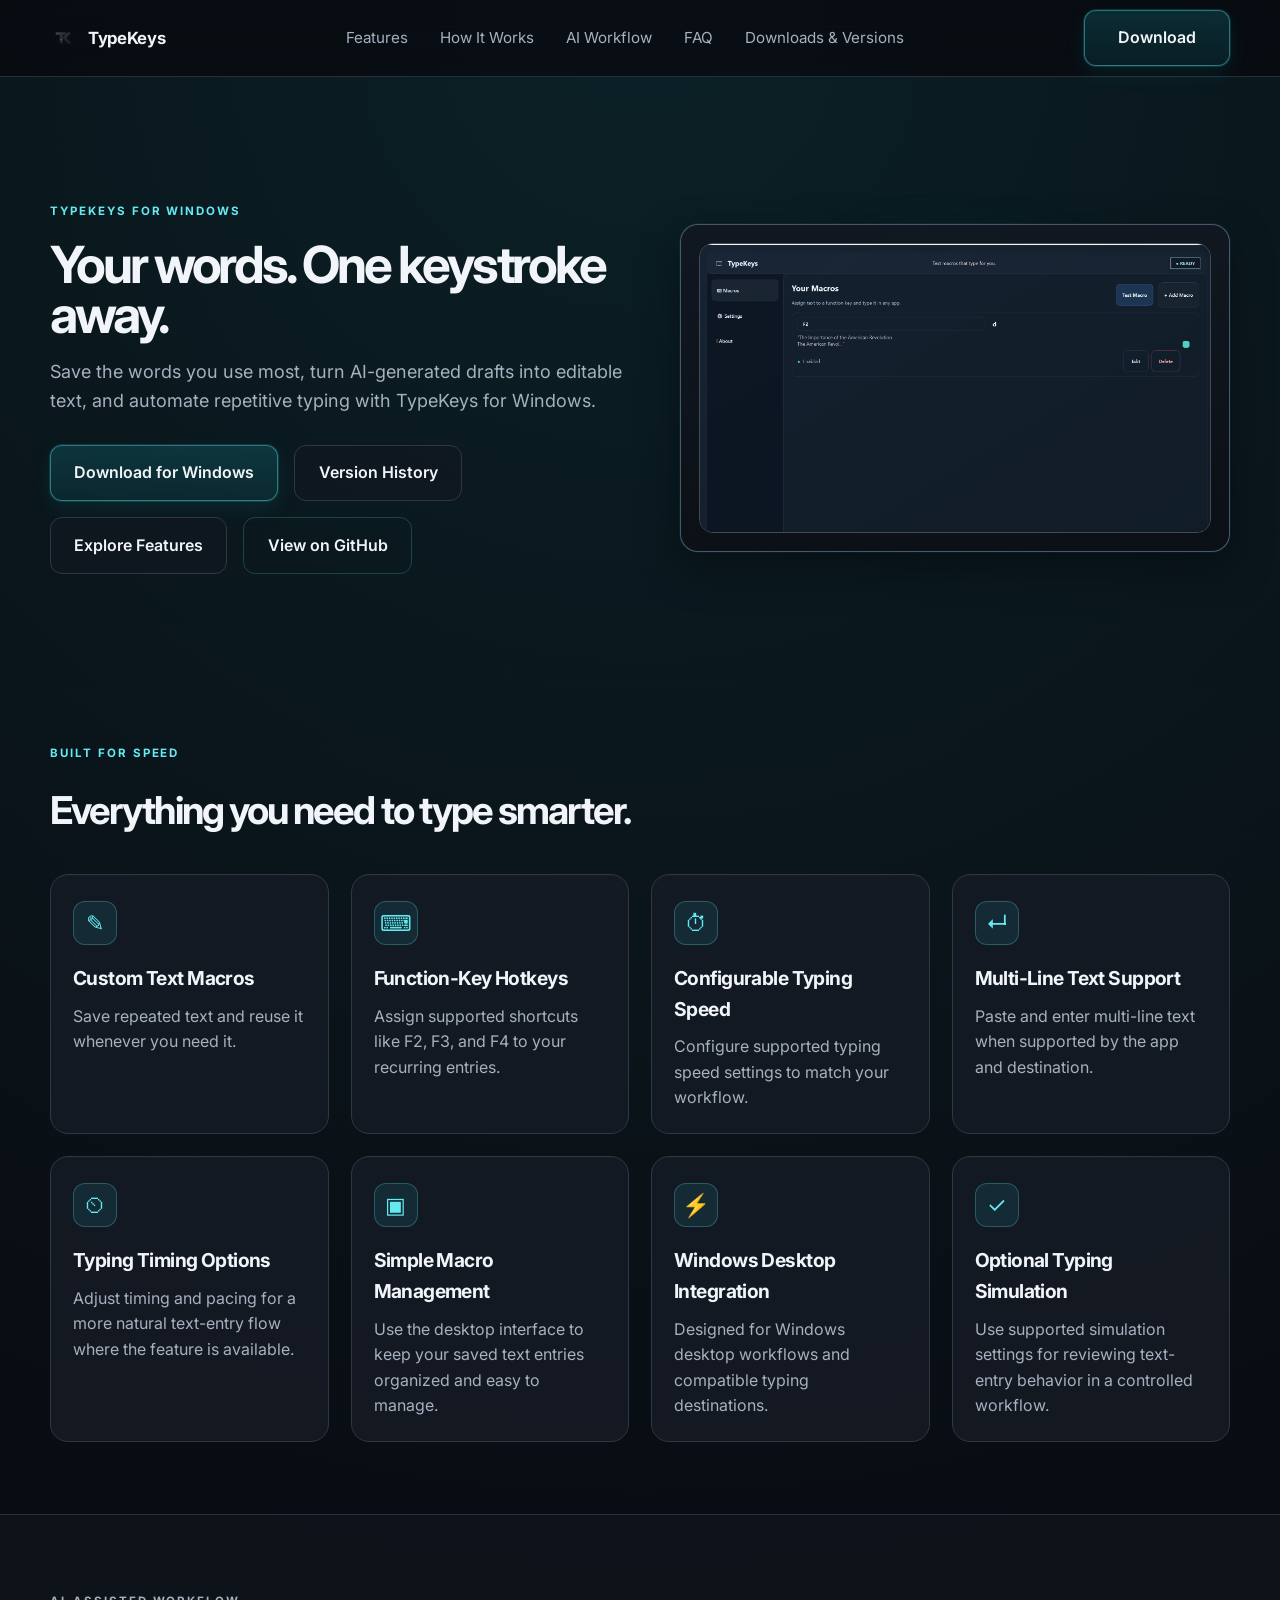
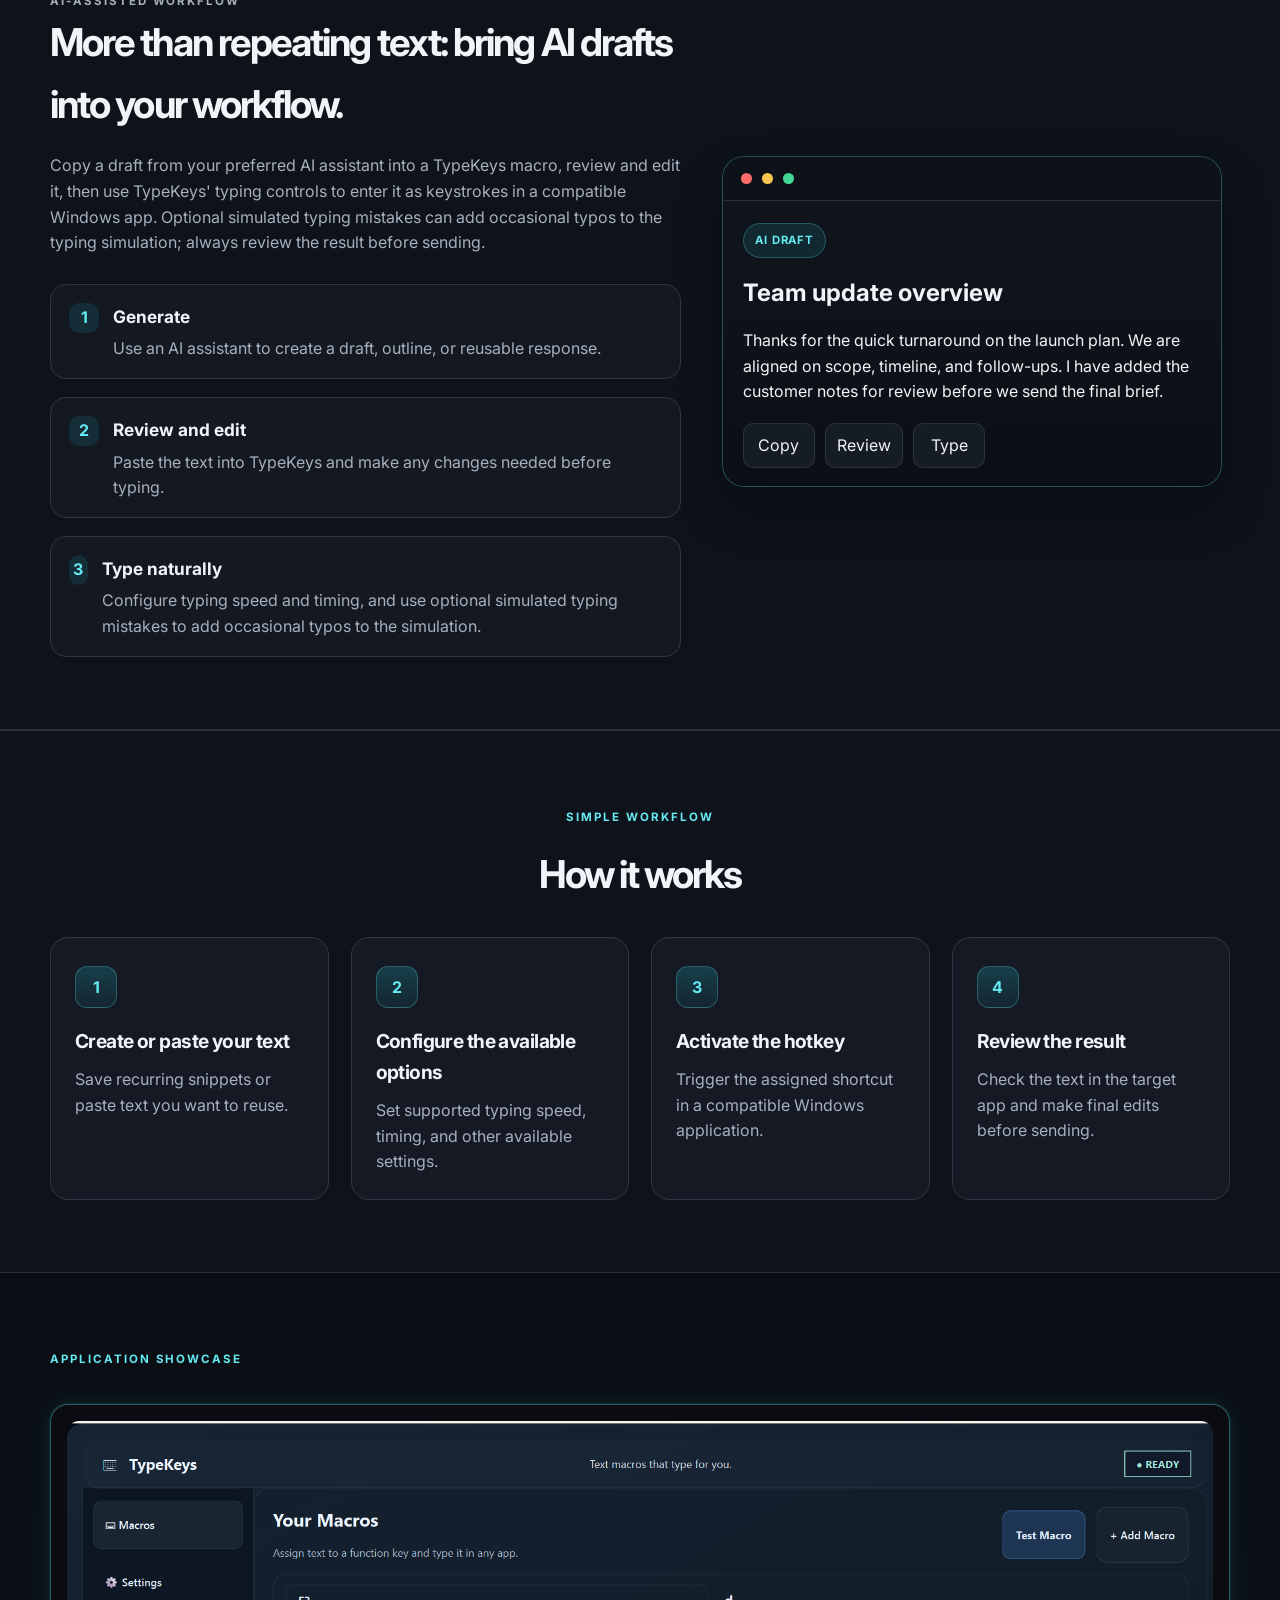
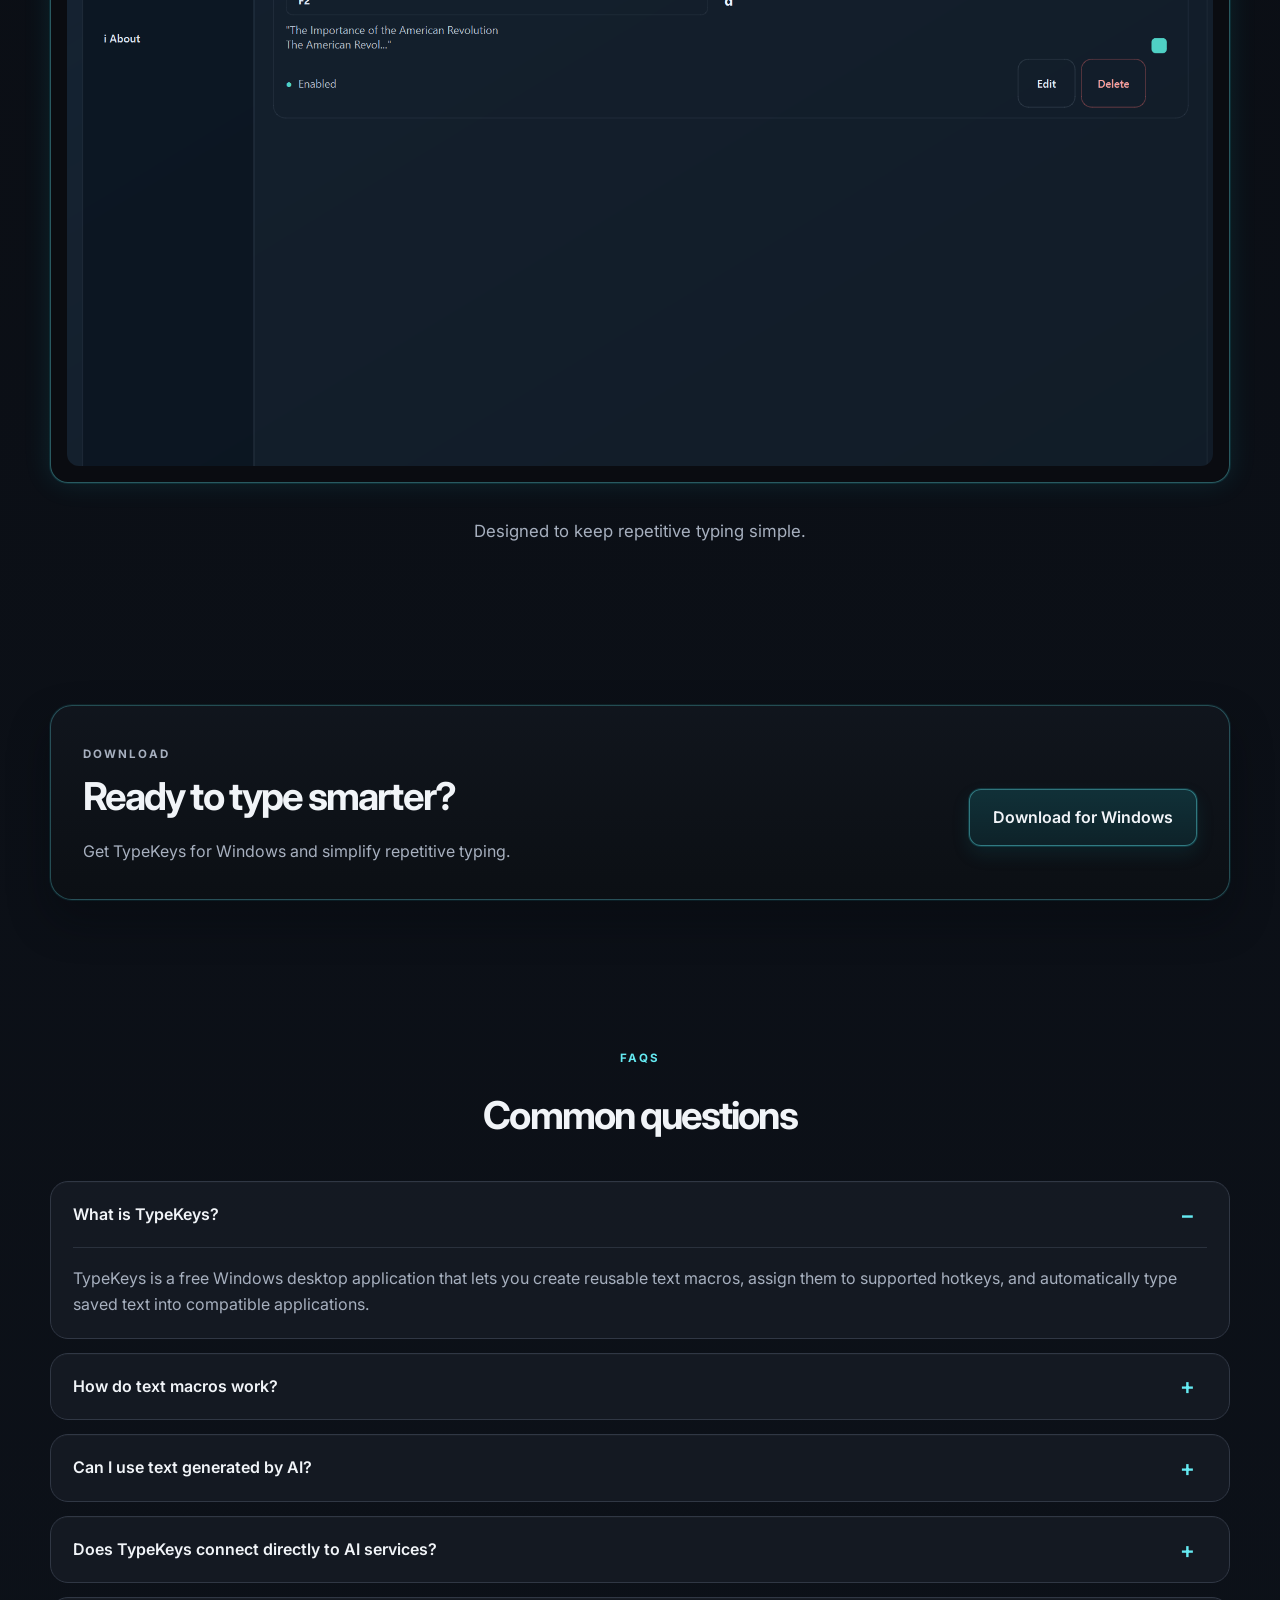
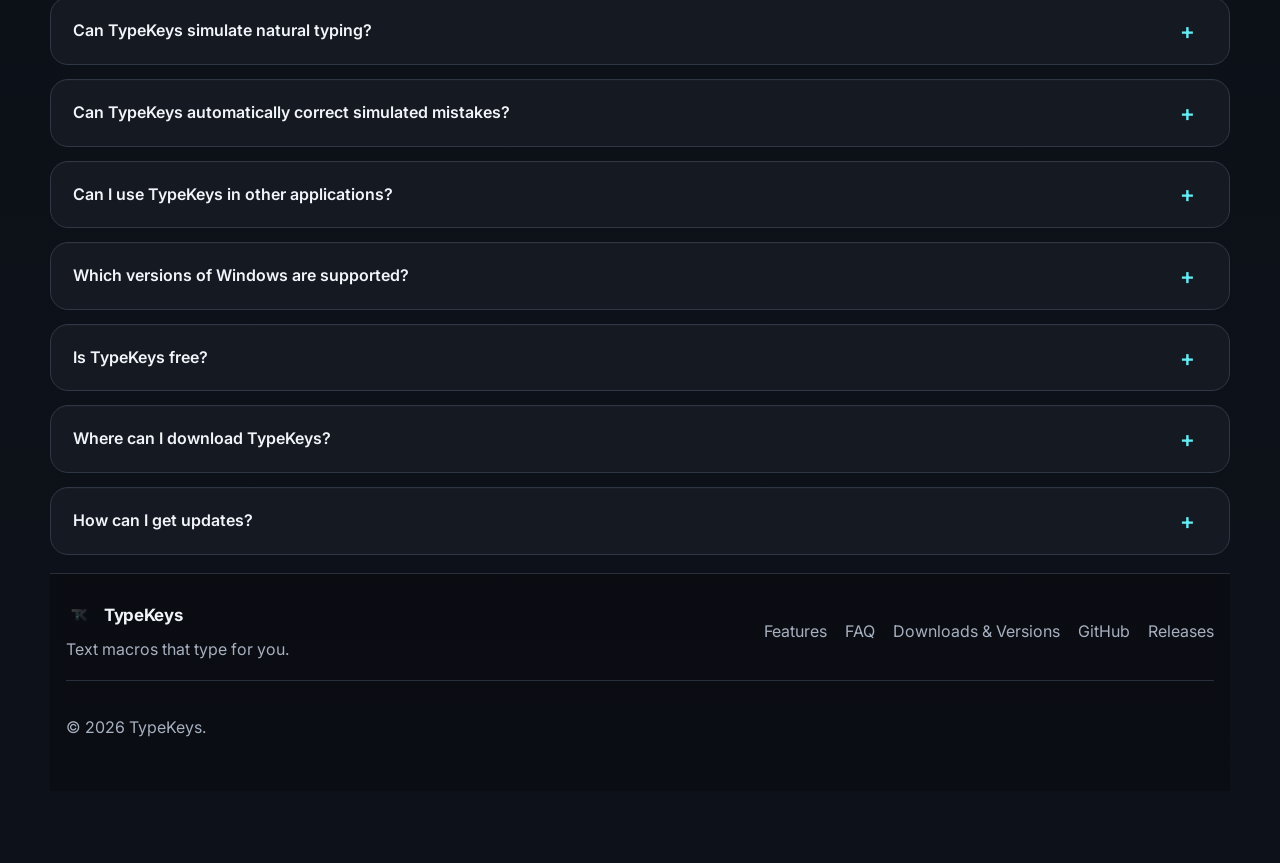
==== commit 4fc28fcc: "Update index.html" ====
--- a/index.html
+++ b/index.html
@@ -244,56 +244,62 @@
               <h2>Common questions</h2>
             </div>
 
-            <div class="faq-list">
-              <details name="typekeys-faq" open>
-                <summary>What is TypeKeys?</summary>
-                <p>TypeKeys is a Windows desktop utility for creating reusable text macros and entering saved text through supported keyboard shortcuts.</p>
-              </details>
-
-              <details name="typekeys-faq">
-                <summary>How do text macros work?</summary>
-                <p>Save a text snippet, assign it to a supported hotkey, and trigger it in a compatible application.</p>
-              </details>
-
-              <details name="typekeys-faq">
-                <summary>Can I use text created by an AI assistant?</summary>
-                <p>Yes. You can copy text from an AI assistant, paste it into TypeKeys where supported, review or edit it, and use the available typing controls to enter it into another application.</p>
-              </details>
-
-              <details name="typekeys-faq">
-                <summary>Does TypeKeys connect directly to AI services?</summary>
-                <p>TypeKeys does not need a direct AI integration for this workflow. Users can copy and paste text from their preferred AI service.</p>
-              </details>
-
-              <details name="typekeys-faq">
-                <summary>Can TypeKeys simulate natural typing?</summary>
-                <p>TypeKeys provides configurable typing-speed and timing options for text entry. Its optional simulated-mistake setting can add typos during the typing simulation.</p>
-              </details>
-
-              <details name="typekeys-faq">
-                <summary>Can TypeKeys automatically correct simulated mistakes?</summary>
-                <p>Automatic correction of simulated mistakes has not been confirmed as a feature in the current release.</p>
-              </details>
-
-              <details name="typekeys-faq">
-                <summary>Can I use TypeKeys in other applications?</summary>
-                <p>TypeKeys is designed for compatible Windows desktop applications. Compatibility may vary depending on the destination application and its input handling.</p>
-              </details>
-
-              <details name="typekeys-faq">
-                <summary>Does TypeKeys work on Windows?</summary>
-                <p>Yes, it is a Windows desktop application. Specific supported Windows versions will be listed after they are verified.</p>
-              </details>
-
-              <details name="typekeys-faq">
-                <summary>Is TypeKeys free?</summary>
-                <p>Pricing and licensing information will be announced with the official release.</p>
-              </details>
-            </div>
-          </div>
-        </section>
-      </main>
-
+     <div class="faq-list">
+  <details name="typekeys-faq" open>
+    <summary>What is TypeKeys?</summary>
+    <p>TypeKeys is a free Windows desktop application that lets you create reusable text macros, assign them to supported hotkeys, and automatically type saved text into compatible applications.</p>
+  </details>
+
+  <details name="typekeys-faq">
+    <summary>How do text macros work?</summary>
+    <p>Create a macro by saving the text you want to reuse, assign it to a supported function key, and press that key to type the saved text into a compatible application.</p>
+  </details>
+
+  <details name="typekeys-faq">
+    <summary>Can I use text generated by AI?</summary>
+    <p>Yes! You can copy text from an AI assistant, paste it into a TypeKeys macro, review or edit it, and use TypeKeys to enter the text into a compatible application.</p>
+  </details>
+
+  <details name="typekeys-faq">
+    <summary>Does TypeKeys connect directly to AI services?</summary>
+    <p>No direct AI integration is required to use AI-generated text with TypeKeys. Simply copy text from your preferred AI assistant and paste it into TypeKeys.</p>
+  </details>
+
+  <details name="typekeys-faq">
+    <summary>Can TypeKeys simulate natural typing?</summary>
+    <p>TypeKeys includes configurable typing-speed and timing options. It also offers an optional simulated-mistake setting that can introduce typos during text entry. Available behavior depends on the application's current settings and implementation.</p>
+  </details>
+
+  <details name="typekeys-faq">
+    <summary>Can TypeKeys automatically correct simulated mistakes?</summary>
+    <p>TypeKeys' automatic mistake-correction capabilities have not been confirmed. Check the application's settings and release notes for the currently supported features.</p>
+  </details>
+
+  <details name="typekeys-faq">
+    <summary>Can I use TypeKeys in other applications?</summary>
+    <p>TypeKeys is designed to enter saved text into compatible Windows desktop applications. Compatibility may vary depending on how each application handles keyboard input.</p>
+  </details>
+
+  <details name="typekeys-faq">
+    <summary>Which versions of Windows are supported?</summary>
+    <p>TypeKeys is built for Windows desktop use. Check the official release information for verified Windows compatibility details.</p>
+  </details>
+
+  <details name="typekeys-faq">
+    <summary>Is TypeKeys free?</summary>
+    <p>Yes! TypeKeys is free to download and use. Visit the official GitHub Releases page to find available downloads and updates.</p>
+  </details>
+
+  <details name="typekeys-faq">
+    <summary>Where can I download TypeKeys?</summary>
+    <p>You can find available versions of TypeKeys on the <a href="https://github.com/Andrews3dfactory/TypeKey/releases" target="_blank" rel="noopener noreferrer">official GitHub Releases page</a>.</p>
+  </details>
+
+  <details name="typekeys-faq">
+    <summary>How can I get updates?</summary>
+    <p>Visit the official GitHub Releases page to check for new versions, review release notes, and download updates when they become available.</p>
+  </details>
+</div>
       <footer class="site-footer">
         <div class="container footer-grid">
           <div class="footer-brand-block">
